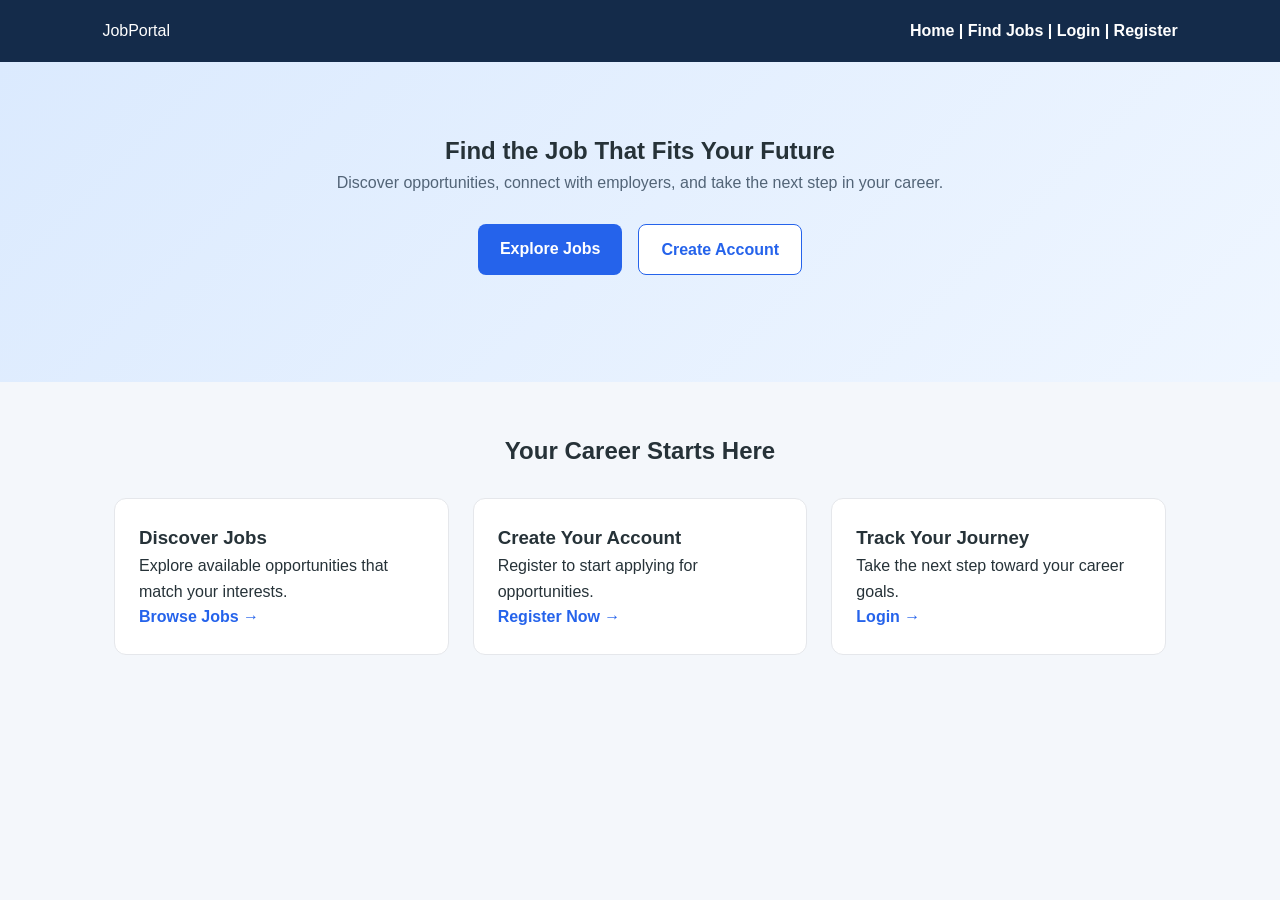
==== frontend/index.html @ db247809 "Add recruiter dashboard and job CRUD operations" ====
<!DOCTYPE html>
<html lang="en">
<head>
    <meta charset="UTF-8">
    <meta name="viewport" content="width=device-width, initial-scale=1.0">
    <title>Home | JobPortal</title>
    <link rel="stylesheet" href="style.css">
</head>
<body>
    <nav class="navbar">
    <div class="nav-logo">JobPortal</div>

    <div class="nav-links">
        <a href="index.html">Home |</a>
        <a href="jobs.html">Find Jobs | </a>
        <a href="login.html" id="login-link">Login |</a>
        <a href="register.html" id="register-link">Register</a>
    </div>
</nav>

    <main>
        <section class="hero">
            <div class="hero-content">
                <h1>Find the Job That Fits Your Future</h1>
                <p>
                    Discover opportunities, connect with employers,
                    and take the next step in your career.
                </p>

                <div class="hero-buttons">
                    <a href="jobs.html" class="btn-primary">Explore Jobs</a>
                    <a href="register.html" class="btn-secondary">Create Account</a>
                </div>
            </div>
        </section>

        <section class="home-features">
            <h2>Your Career Starts Here</h2>

            <div class="feature-grid">
                <article class="feature-card">
                    <h3>Discover Jobs</h3>
                    <p>Explore available opportunities that match your interests.</p>
                    <a href="jobs.html">Browse Jobs →</a>
                </article>

                <article class="feature-card">
                    <h3>Create Your Account</h3>
                    <p>Register to start applying for opportunities.</p>
                    <a href="register.html">Register Now →</a>
                </article>

                <article class="feature-card">
                    <h3>Track Your Journey</h3>
                    <p>Take the next step toward your career goals.</p>
                    <a href="login.html">Login →</a>
                </article>
            </div>
        </section>
    </main>

    <!-- <footer>
        <p>© 2026 JobPortal. Built with Java and Spring Boot.</p>
    </footer> -->

    <script src="script.js"></script>

</body>
</html>
---- frontend/style.css ----
/* General reset */
* {
    margin: 0;
    padding: 0;
    box-sizing: border-box;
}

html {
    scroll-behavior: smooth;
}

body {
    font-family: Arial, sans-serif;
    background-color: #f4f7fb;
    color: #263238;
    line-height: 1.6;
}

/* Navigation bar */
.navbar {
    background-color: #142b4a;
    color: white;
    padding: 18px 8%;
    display: flex;
    justify-content: space-between;
    align-items: center;
    flex-wrap: wrap;
    gap: 15px;
}

.navbar h1 {
    font-size: 26px;
}

.navbar nav {
    display: flex;
    gap: 22px;
    flex-wrap: wrap;
}

.navbar a {
    color: white;
    text-decoration: none;
    font-weight: bold;
}

.navbar a:hover {
    color: #7dd3fc;
}

/* Hero section */
.hero {
    min-height: 320px;
    padding: 70px 20px;
    text-align: center;
    background: linear-gradient(135deg, #dbeafe, #eff6ff);
}

.hero h2 {
    font-size: 38px;
    margin-bottom: 12px;
    color: #142b4a;
}

.hero p {
    margin-bottom: 25px;
    color: #526477;
}

/* Buttons */
.btn {
    display: inline-block;
    background-color: #2563eb;
    color: white;
    border: none;
    padding: 12px 22px;
    border-radius: 6px;
    text-decoration: none;
    cursor: pointer;
    font-size: 15px;
    font-weight: bold;
}

.btn:hover {
    background-color: #1d4ed8;
}

/* Jobs section */
.jobs-section {
    padding: 45px 8%;
}

.jobs-section h2,
.auth-section h2 {
    text-align: center;
    margin-bottom: 25px;
    color: #142b4a;
}

.job-list {
    display: grid;
    grid-template-columns: repeat(auto-fit, minmax(250px, 1fr));
    gap: 20px;
}

.job-card {
    background-color: white;
    padding: 22px;
    border-radius: 10px;
    border: 1px solid #e0e7ef;
    box-shadow: 0 3px 12px rgba(0, 0, 0, 0.05);
}

.job-card h3 {
    color: #1d4ed8;
    margin-bottom: 10px;
}

.job-card p {
    margin-bottom: 8px;
    overflow-wrap: anywhere;
}

.job-card .btn {
    margin-top: 12px;
}

/* Login and registration */
.auth-section {
    max-width: 460px;
    margin: 35px auto;
    padding: 28px;
    background-color: white;
    border: 1px solid #e0e7ef;
    border-radius: 10px;
    box-shadow: 0 3px 12px rgba(0, 0, 0, 0.05);
}

.auth-section form {
    display: flex;
    flex-direction: column;
    gap: 14px;
}

.auth-section input {
    width: 100%;
    padding: 12px;
    border: 1px solid #cbd5e1;
    border-radius: 6px;
    font-size: 15px;
}

.auth-section input:focus {
    outline: 2px solid #93c5fd;
    border-color: #2563eb;
}

.message {
    margin-top: 15px;
    text-align: center;
    overflow-wrap: anywhere;
}

/* Footer */
footer {
    margin-top: 40px;
    padding: 22px;
    text-align: center;
    background-color: #142b4a;
    color: white;
}

/* Mobile layout */
@media (max-width: 600px) {
    .navbar {
        flex-direction: column;
        text-align: center;
    }

    .navbar nav {
        justify-content: center;
        gap: 14px;
    }

    .hero h2 {
        font-size: 30px;
    }

    .jobs-section {
        padding: 35px 5%;
    }
}

/* Home page */
.hero-content {
    max-width: 760px;
    margin: 0 auto;
    text-align: center;
}

.hero-buttons {
    display: flex;
    justify-content: center;
    gap: 16px;
    flex-wrap: wrap;
    margin-top: 28px;
}

.btn-primary,
.btn-secondary {
    display: inline-block;
    padding: 12px 22px;
    border-radius: 8px;
    text-decoration: none;
    font-weight: 600;
}

.btn-primary {
    background: #2563eb;
    color: white;
}

.btn-secondary {
    background: white;
    color: #2563eb;
    border: 1px solid #2563eb;
}

.home-features {
    max-width: 1100px;
    margin: 50px auto;
    padding: 0 24px;
    text-align: center;
}

.feature-grid {
    display: grid;
    grid-template-columns: repeat(3, minmax(0, 1fr));
    gap: 24px;
    margin-top: 28px;
    text-align: left;
}

.feature-card {
    padding: 24px;
    border: 1px solid #e5e7eb;
    border-radius: 12px;
    background: white;
}

.feature-card a {
    color: #2563eb;
    text-decoration: none;
    font-weight: 600;
}

.nav-register {
    font-weight: 700;
}

.jobs-section {
    max-width: 1100px;
    margin: 48px auto;
    padding: 0 24px;
}

#login-message,
#register-message {
    margin-top: 12px;
    font-size: 14px;
}

/* Responsive layout */
@media (max-width: 700px) {
    .feature-grid {
        grid-template-columns: 1fr;
    }

    .hero-buttons {
        align-items: stretch;
        flex-direction: column;
    }

    .hero-buttons a {
        text-align: center;
    }

    .navbar {
        flex-wrap: wrap;
        gap: 12px;
    }
}

.form-message {
    margin: 12px 0;
    font-size: 14px;
    line-height: 1.5;
}

.form-message.success {
    color: #15803d;
}

.form-message.error {
    color: #b91c1c;
}

.form-message.info {
    color: #1d4ed8;
}

button:disabled {
    opacity: 0.6;
    cursor: not-allowed;
}
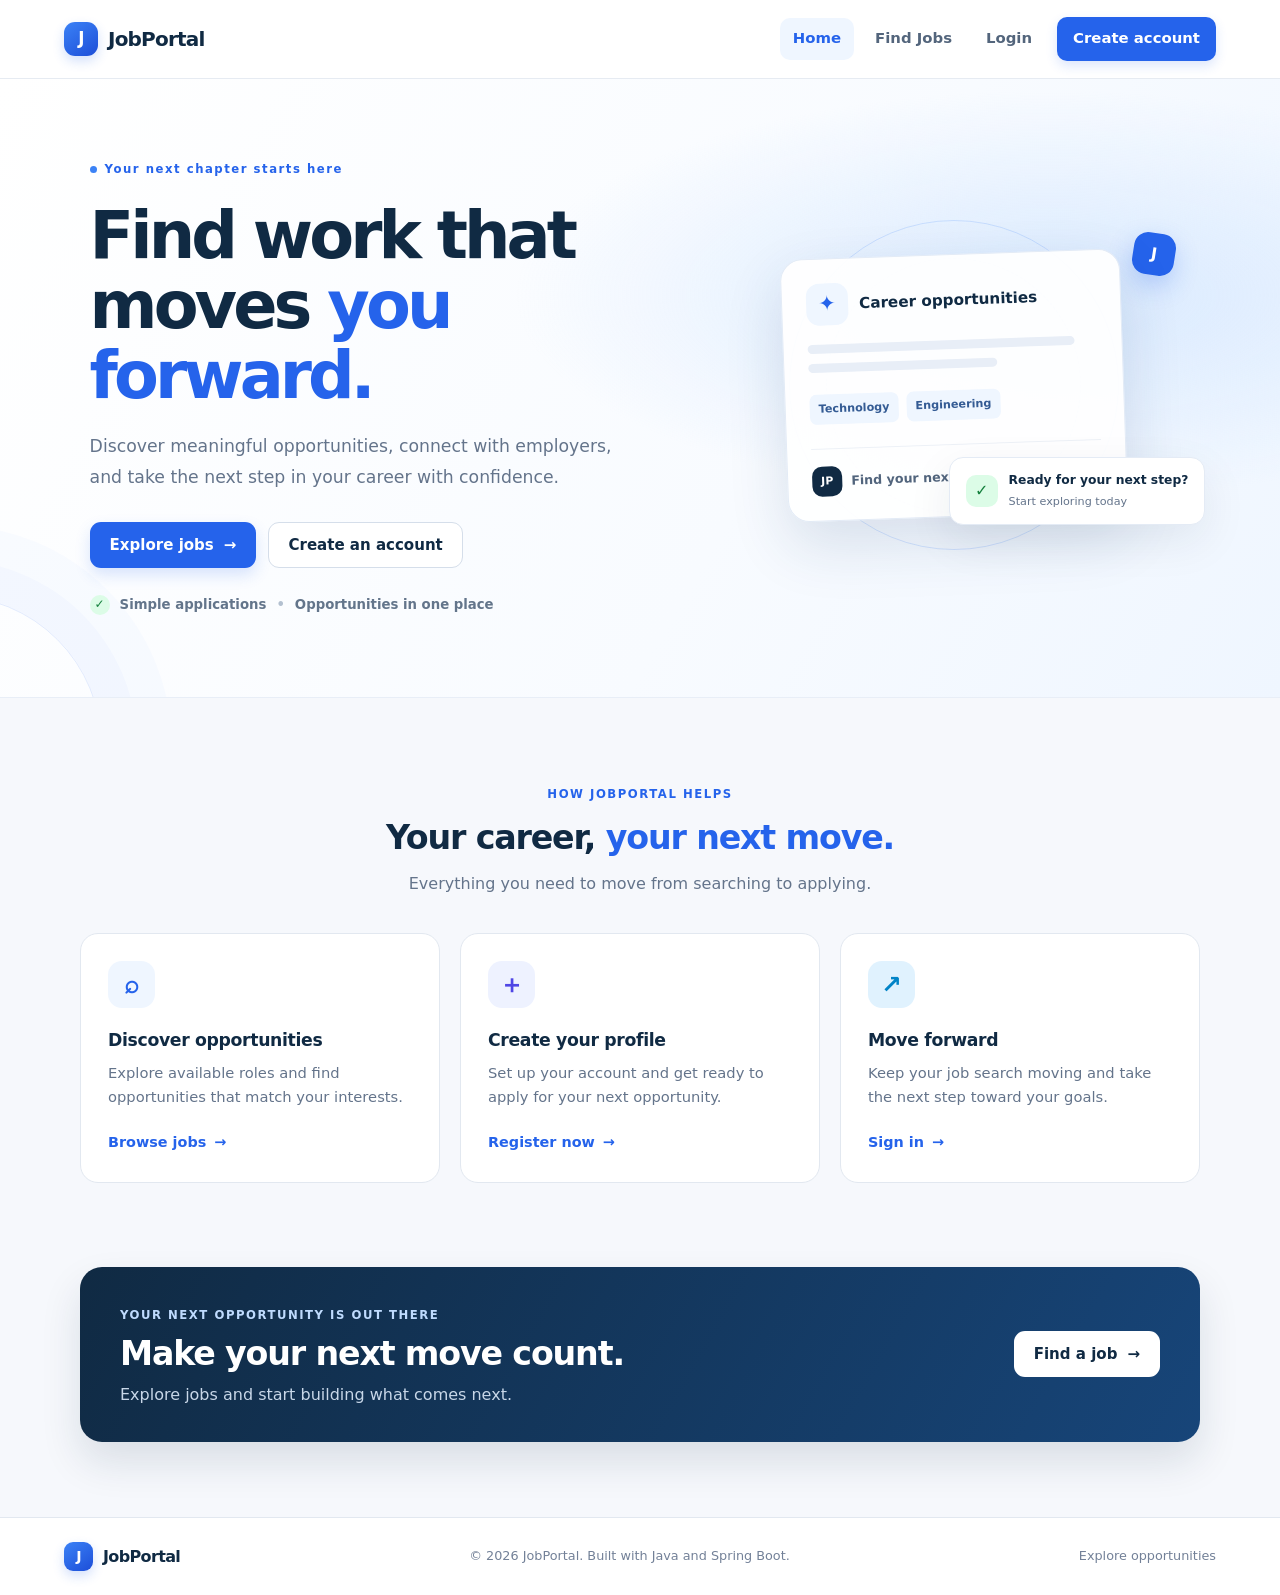
==== commit a2839e1c: "Final setup and testing done" ====
--- a/frontend/index.html
+++ b/frontend/index.html
@@ -1,70 +1,108 @@
-
 <!DOCTYPE html>
 <html lang="en">
+
 <head>
     <meta charset="UTF-8">
     <meta name="viewport" content="width=device-width, initial-scale=1.0">
+    <meta name="theme-color" content="#102a43">
     <title>Home | JobPortal</title>
     <link rel="stylesheet" href="style.css">
+    <script src="script.js" defer></script>
 </head>
+
 <body>
+
     <nav class="navbar">
-    <div class="nav-logo">JobPortal</div>
 
-    <div class="nav-links">
-        <a href="index.html">Home |</a>
-        <a href="jobs.html">Find Jobs | </a>
-        <a href="login.html" id="login-link">Login |</a>
-        <a href="register.html" id="register-link">Register</a>
-    </div>
-</nav>
+        <a class="nav-logo" href="index.html" aria-label="JobPortal home"><span
+                class="brand-mark">J</span><span>JobPortal</span></a>
+
+        <div class="nav-links">
+            <a class="active" href="index.html">Home</a>
+            <a href="jobs.html">Find Jobs</a>
+            <a href="login.html" id="login-link">Login</a>
+            <a href="register.html" id="register-link" class="nav-cta">Create account</a>
+
+        </div>
+    </nav>
 
     <main>
+
         <section class="hero">
+
             <div class="hero-content">
-                <h1>Find the Job That Fits Your Future</h1>
-                <p>
-                    Discover opportunities, connect with employers,
-                    and take the next step in your career.
-                </p>
+                <span class="eyebrow"><span class="eyebrow-dot"></span> Your next chapter starts here</span>
+                <h1>Find work that moves <span>you forward.</span></h1>
+                <p>Discover meaningful opportunities, connect with employers, and take the next step in your career with
+                    confidence.</p>
 
                 <div class="hero-buttons">
-                    <a href="jobs.html" class="btn-primary">Explore Jobs</a>
-                    <a href="register.html" class="btn-secondary">Create Account</a>
+
+                    <a href="jobs.html" class="btn-primary">Explore jobs <span aria-hidden="true">→</span></a>
+                    <a href="register.html" class="btn-secondary">Create an account</a>
+
                 </div>
+                <div class="hero-trust"><span class="trust-check">✓</span> Simple applications <span
+                        class="trust-separator">•</span> Opportunities in one place</div>
+            </div>
+            <div class="hero-visual" aria-hidden="true">
+                <div class="visual-orbit orbit-one"></div>
+                <div class="visual-orbit orbit-two"></div>
+                <div class="visual-card main-visual-card">
+                    <div class="visual-card-top"><span class="visual-icon">✦</span><span class="visual-status">Career
+                            opportunities</span></div>
+                    <div class="visual-line visual-line-long"></div>
+                    <div class="visual-line visual-line-medium"></div>
+                    <div class="visual-tags"><span>Technology</span><span>Engineering</span></div>
+                    <div class="visual-card-footer"><span class="mini-avatar">JP</span><span>Find your next
+                            role</span><span class="visual-arrow">↗</span></div>
+                </div>
+                <div class="floating-note"><span class="floating-note-icon">✓</span><span><strong>Ready for your next
+                            step?</strong><small>Start exploring today</small></span></div>
+                <div class="floating-bubble">J</div>
             </div>
         </section>
 
-        <section class="home-features">
-            <h2>Your Career Starts Here</h2>
-
+        <section class="home-features section-shell">
+            <div class="section-heading">
+                <span class="eyebrow">HOW JOBPORTAL HELPS</span>
+                <h2>Your career, <span>your next move.</span></h2>
+                <p>Everything you need to move from searching to applying.</p>
+            </div>
             <div class="feature-grid">
                 <article class="feature-card">
-                    <h3>Discover Jobs</h3>
-                    <p>Explore available opportunities that match your interests.</p>
-                    <a href="jobs.html">Browse Jobs →</a>
+                    <div class="feature-icon icon-blue">⌕</div>
+                    <h3>Discover opportunities</h3>
+                    <p>Explore available roles and find opportunities that match your interests.</p><a
+                        href="jobs.html">Browse jobs <span aria-hidden="true">→</span></a>
                 </article>
-
                 <article class="feature-card">
-                    <h3>Create Your Account</h3>
-                    <p>Register to start applying for opportunities.</p>
-                    <a href="register.html">Register Now →</a>
+                    <div class="feature-icon icon-indigo">＋</div>
+                    <h3>Create your profile</h3>
+                    <p>Set up your account and get ready to apply for your next opportunity.</p><a
+                        href="register.html">Register now <span aria-hidden="true">→</span></a>
                 </article>
-
                 <article class="feature-card">
-                    <h3>Track Your Journey</h3>
-                    <p>Take the next step toward your career goals.</p>
-                    <a href="login.html">Login →</a>
+                    <div class="feature-icon icon-sky">↗</div>
+                    <h3>Move forward</h3>
+                    <p>Keep your job search moving and take the next step toward your goals.</p><a
+                        href="login.html">Sign in <span aria-hidden="true">→</span></a>
                 </article>
             </div>
         </section>
+
+        <section class="home-cta section-shell">
+            <div><span class="eyebrow eyebrow-light">YOUR NEXT OPPORTUNITY IS OUT THERE</span>
+                <h2>Make your next move count.</h2>
+                <p>Explore jobs and start building what comes next.</p>
+            </div><a href="jobs.html" class="btn-light">Find a job <span aria-hidden="true">→</span></a>
+        </section>
     </main>
 
-    <!-- <footer>
-        <p>© 2026 JobPortal. Built with Java and Spring Boot.</p>
-    </footer> -->
+    <footer class="site-footer"><a class="footer-brand" href="index.html"><span class="brand-mark">J</span>
+            JobPortal</a>
+        <p>© 2026 JobPortal. Built with Java and Spring Boot.</p><a href="jobs.html">Explore opportunities</a>
+    </footer>
+</body>
 
-    <script src="script.js"></script>
-
-</body>
-</html>
+</html>
--- a/frontend/style.css
+++ b/frontend/style.css
@@ -1,9 +1,25 @@
-
-/* General reset */
+/* JobPortal — modern professional UI */
+:root {
+    --navy: #102a43;
+    --navy-deep: #0b1f33;
+    --blue: #2563eb;
+    --blue-dark: #1d4ed8;
+    --blue-soft: #eff6ff;
+    --ink: #172b4d;
+    --muted: #64748b;
+    --line: #e2e8f0;
+    --surface: #ffffff;
+    --page: #f6f8fc;
+    --success: #15803d;
+    --danger: #b91c1c;
+    --radius: 18px;
+    --shadow: 0 16px 45px rgba(16, 42, 67, 0.08);
+}
+
 * {
+    box-sizing: border-box;
     margin: 0;
     padding: 0;
-    box-sizing: border-box;
 }
 
 html {
@@ -11,306 +27,1638 @@
 }
 
 body {
-    font-family: Arial, sans-serif;
-    background-color: #f4f7fb;
-    color: #263238;
+    min-height: 100vh;
+    display: flex;
+    flex-direction: column;
+    background: var(--page);
+    color: var(--ink);
+    font-family: Inter, ui-sans-serif, system-ui, -apple-system, BlinkMacSystemFont, "Segoe UI", sans-serif;
     line-height: 1.6;
-}
-
-/* Navigation bar */
-.navbar {
-    background-color: #142b4a;
-    color: white;
-    padding: 18px 8%;
-    display: flex;
+    -webkit-font-smoothing: antialiased;
+}
+
+main {
+    flex: 1;
+}
+
+a {
+    color: var(--blue);
+    text-decoration: none;
+}
+
+a:hover {
+    color: var(--blue-dark);
+}
+
+button,
+input,
+textarea {
+    font: inherit;
+}
+
+button,
+a {
+    -webkit-tap-highlight-color: transparent;
+}
+
+button {
+    cursor: pointer;
+}
+
+[hidden] {
+    display: none !important;
+}
+
+/* Navigation */
+.navbar,
+.dashboard-topbar {
+    width: 100%;
+    display: flex;
+    align-items: center;
     justify-content: space-between;
-    align-items: center;
+    gap: 24px;
+    padding: 17px max(5vw, calc((100vw - 1200px) / 2));
+    background: var(--surface);
+    border-bottom: 1px solid rgba(226, 232, 240, .85);
+    position: relative;
+    z-index: 5;
+}
+
+.nav-logo,
+.footer-brand {
+    display: inline-flex;
+    align-items: center;
+    gap: 10px;
+    color: var(--navy);
+    font-size: 1.25rem;
+    font-weight: 800;
+    letter-spacing: -.04em;
+    white-space: nowrap;
+}
+
+.nav-logo:hover,
+.footer-brand:hover {
+    color: var(--navy);
+}
+
+.brand-mark {
+    width: 34px;
+    height: 34px;
+    display: inline-grid;
+    place-items: center;
+    border-radius: 11px;
+    color: #fff;
+    background: linear-gradient(145deg, #3b82f6, #1d4ed8);
+    font-weight: 850;
+    font-size: 1.05rem;
+    box-shadow: 0 5px 12px rgba(37, 99, 235, .2);
+}
+
+.nav-links,
+.dashboard-nav {
+    display: flex;
+    align-items: center;
+    gap: 8px;
+}
+
+.nav-links a,
+.dashboard-nav a {
+    color: #53657c;
+    padding: 9px 13px;
+    font-size: .93rem;
+    font-weight: 650;
+    border-radius: 10px;
+    transition: background .18s ease, color .18s ease;
+}
+
+.nav-links a:hover,
+.dashboard-nav a:hover,
+.nav-links a.active {
+    color: var(--blue);
+    background: var(--blue-soft);
+}
+
+.nav-links .nav-cta {
+    margin-left: 4px;
+    padding: 10px 16px;
+    color: #fff;
+    background: var(--blue);
+    box-shadow: 0 5px 12px rgba(37, 99, 235, .16);
+}
+
+.nav-links .nav-cta:hover {
+    color: #fff;
+    background: var(--blue-dark);
+}
+
+/* Shared type and buttons */
+.eyebrow {
+    display: inline-flex;
+    align-items: center;
+    gap: 8px;
+    color: var(--blue);
+    font-size: .73rem;
+    font-weight: 800;
+    letter-spacing: .13em;
+    line-height: 1.4;
+}
+
+.eyebrow-light {
+    color: #bfdbfe;
+}
+
+h1,
+h2,
+h3 {
+    color: var(--navy);
+    line-height: 1.2;
+    letter-spacing: -.035em;
+}
+
+h1 {
+    font-size: clamp(2.25rem, 4.6vw, 3.8rem);
+}
+
+h2 {
+    font-size: clamp(1.55rem, 2.6vw, 2.1rem);
+}
+
+p {
+    color: var(--muted);
+}
+
+.btn-primary,
+.btn-secondary,
+.btn-light,
+.btn-outline-light {
+    display: inline-flex;
+    align-items: center;
+    justify-content: center;
+    gap: 10px;
+    min-height: 46px;
+    padding: 12px 19px;
+    border: 1px solid transparent;
+    border-radius: 11px;
+    font-weight: 750;
+    font-size: .94rem;
+    line-height: 1.2;
+    transition: transform .18s ease, background .18s ease, box-shadow .18s ease;
+}
+
+.btn-primary {
+    background: var(--blue);
+    color: #fff;
+    box-shadow: 0 7px 15px rgba(37, 99, 235, .17);
+}
+
+.btn-primary:hover {
+    color: #fff;
+    background: var(--blue-dark);
+    box-shadow: 0 10px 22px rgba(37, 99, 235, .23);
+    transform: translateY(-1px);
+}
+
+.btn-secondary {
+    background: #fff;
+    color: var(--navy);
+    border-color: #d5deea;
+}
+
+.btn-secondary:hover {
+    background: #f8fafc;
+    border-color: #a9bdd7;
+    color: var(--navy);
+}
+
+.btn-light {
+    background: #fff;
+    color: var(--navy);
+}
+
+.btn-light:hover {
+    color: var(--navy);
+    background: #eff6ff;
+    transform: translateY(-1px);
+}
+
+.btn-outline-light {
+    min-height: 39px;
+    padding: 9px 14px;
+    color: #fff;
+    background: transparent;
+    border-color: rgba(255, 255, 255, .28);
+}
+
+.btn-outline-light:hover {
+    background: rgba(255, 255, 255, .1);
+}
+
+.btn-small {
+    min-height: 40px;
+    padding: 10px 14px;
+    font-size: .87rem;
+}
+
+.btn-full {
+    width: 100%;
+    margin-top: 5px;
+}
+
+button:disabled {
+    opacity: .6;
+    cursor: not-allowed;
+    transform: none;
+}
+
+/* Home hero */
+.hero {
+    position: relative;
+    overflow: hidden;
+    display: grid;
+    grid-template-columns: minmax(0, 1.1fr) minmax(300px, .9fr);
+    align-items: center;
+    gap: 50px;
+    min-height: 530px;
+    padding: 76px max(7vw, calc((100vw - 1120px) / 2)) 82px;
+    background: radial-gradient(ellipse at 82% 35%, rgba(191, 219, 254, .52), transparent 36%), linear-gradient(120deg, #fff 0%, #f8fbff 60%, #eff6ff 100%);
+    border-bottom: 1px solid #e8eef7;
+}
+
+.hero::before {
+    content: "";
+    position: absolute;
+    width: 300px;
+    height: 300px;
+    left: -200px;
+    bottom: -200px;
+    border: 1px solid rgba(37, 99, 235, .12);
+    border-radius: 50%;
+    box-shadow: 0 0 0 35px rgba(37, 99, 235, .025), 0 0 0 70px rgba(37, 99, 235, .02);
+}
+
+.hero-content {
+    position: relative;
+    z-index: 1;
+    max-width: 620px;
+}
+
+.eyebrow-dot,
+.status-dot {
+    width: 7px;
+    height: 7px;
+    display: inline-block;
+    border-radius: 50%;
+    background: #3b82f6;
+}
+
+.hero h1 {
+    margin: 21px 0 20px;
+    max-width: 650px;
+    font-size: clamp(2.8rem, 5.1vw, 4.5rem);
+    line-height: 1.07;
+    letter-spacing: -.06em;
+}
+
+.hero h1 span,
+.page-intro h1 span,
+.dashboard-heading h1 span,
+.section-heading h2 span {
+    color: var(--blue);
+}
+
+.hero-content>p {
+    max-width: 540px;
+    font-size: 1.08rem;
+    line-height: 1.8;
+}
+
+.hero-buttons {
+    display: flex;
     flex-wrap: wrap;
-    gap: 15px;
-}
-
-.navbar h1 {
-    font-size: 26px;
-}
-
-.navbar nav {
-    display: flex;
-    gap: 22px;
+    gap: 12px;
+    margin-top: 29px;
+}
+
+.hero-trust {
+    display: flex;
+    align-items: center;
     flex-wrap: wrap;
-}
-
-.navbar a {
-    color: white;
-    text-decoration: none;
-    font-weight: bold;
-}
-
-.navbar a:hover {
-    color: #7dd3fc;
-}
-
-/* Hero section */
-.hero {
-    min-height: 320px;
-    padding: 70px 20px;
+    gap: 10px;
+    margin-top: 26px;
+    color: #63758b;
+    font-size: .83rem;
+    font-weight: 600;
+}
+
+.trust-check {
+    display: inline-grid;
+    place-items: center;
+    width: 20px;
+    height: 20px;
+    border-radius: 50%;
+    background: #dcfce7;
+    color: #15803d;
+    font-size: .75rem;
+}
+
+.trust-separator {
+    color: #b3c0d0;
+}
+
+.hero-visual {
+    position: relative;
+    display: grid;
+    place-items: center;
+    min-height: 335px;
+}
+
+.visual-orbit {
+    position: absolute;
+    border: 1px solid rgba(59, 130, 246, .18);
+    border-radius: 50%;
+}
+
+.orbit-one {
+    width: 330px;
+    height: 330px;
+}
+
+.orbit-two {
+    width: 255px;
+    height: 255px;
+    border-style: dashed;
+}
+
+.visual-card {
+    position: relative;
+    z-index: 1;
+    width: min(100%, 340px);
+    padding: 24px;
+    background: rgba(255, 255, 255, .94);
+    border: 1px solid #e3ebf6;
+    border-radius: 22px;
+    box-shadow: 0 24px 60px rgba(26, 63, 110, .14);
+    transform: rotate(-2deg);
+}
+
+.visual-card-top {
+    display: flex;
+    align-items: center;
+    gap: 11px;
+}
+
+.visual-icon {
+    display: grid;
+    place-items: center;
+    width: 42px;
+    height: 42px;
+    border-radius: 13px;
+    color: var(--blue);
+    background: #eff6ff;
+    font-size: 1.3rem;
+}
+
+.visual-status {
+    color: var(--navy);
+    font-weight: 750;
+    font-size: .95rem;
+}
+
+.visual-line {
+    height: 9px;
+    margin-top: 19px;
+    border-radius: 10px;
+    background: #e8eef7;
+}
+
+.visual-line-long {
+    width: 92%;
+}
+
+.visual-line-medium {
+    width: 65%;
+    margin-top: 10px;
+}
+
+.visual-tags {
+    display: flex;
+    gap: 8px;
+    margin-top: 22px;
+}
+
+.visual-tags span {
+    padding: 6px 9px;
+    color: #345b94;
+    background: #eff6ff;
+    border-radius: 7px;
+    font-size: .7rem;
+    font-weight: 700;
+}
+
+.visual-card-footer {
+    display: flex;
+    align-items: center;
+    gap: 9px;
+    margin-top: 24px;
+    padding-top: 17px;
+    border-top: 1px solid #edf1f7;
+    color: #52657d;
+    font-size: .79rem;
+    font-weight: 650;
+}
+
+.mini-avatar {
+    display: grid;
+    place-items: center;
+    width: 30px;
+    height: 30px;
+    border-radius: 10px;
+    background: var(--navy);
+    color: #fff;
+    font-size: .68rem;
+}
+
+.visual-arrow {
+    margin-left: auto;
+    color: var(--blue);
+    font-size: 1.15rem;
+}
+
+.floating-note {
+    position: absolute;
+    right: -15px;
+    bottom: 28px;
+    z-index: 2;
+    display: flex;
+    align-items: center;
+    gap: 11px;
+    padding: 13px 16px;
+    background: #fff;
+    border: 1px solid #e4ebf5;
+    border-radius: 14px;
+    box-shadow: var(--shadow);
+}
+
+.floating-note-icon {
+    display: grid;
+    place-items: center;
+    width: 32px;
+    height: 32px;
+    border-radius: 10px;
+    background: #dcfce7;
+    color: #15803d;
+    font-weight: 900;
+}
+
+.floating-note strong,
+.floating-note small {
+    display: block;
+}
+
+.floating-note strong {
+    color: var(--navy);
+    font-size: .77rem;
+}
+
+.floating-note small {
+    color: var(--muted);
+    font-size: .7rem;
+    margin-top: 2px;
+}
+
+.floating-bubble {
+    position: absolute;
+    top: 15px;
+    right: 15px;
+    display: grid;
+    place-items: center;
+    width: 42px;
+    height: 42px;
+    border-radius: 14px;
+    background: #2563eb;
+    color: #fff;
+    font-weight: 900;
+    box-shadow: 0 10px 25px rgba(37, 99, 235, .25);
+    transform: rotate(9deg);
+}
+
+/* Home features and CTA */
+.section-shell {
+    width: min(1120px, calc(100% - 48px));
+    margin-inline: auto;
+}
+
+.home-features {
+    padding-top: 82px;
+    padding-bottom: 84px;
+}
+
+.section-heading {
+    max-width: 640px;
+    margin: 0 auto;
     text-align: center;
-    background: linear-gradient(135deg, #dbeafe, #eff6ff);
-}
-
-.hero h2 {
-    font-size: 38px;
+}
+
+.section-heading h2 {
+    margin-top: 12px;
+}
+
+.section-heading p {
+    margin-top: 13px;
+}
+
+.feature-grid {
+    display: grid;
+    grid-template-columns: repeat(3, minmax(0, 1fr));
+    gap: 20px;
+    margin-top: 37px;
+}
+
+.feature-card {
+    padding: 27px;
+    background: #fff;
+    border: 1px solid var(--line);
+    border-radius: var(--radius);
+    transition: transform .2s ease, box-shadow .2s ease, border-color .2s ease;
+}
+
+.feature-card:hover {
+    transform: translateY(-4px);
+    border-color: #c7d9f5;
+    box-shadow: var(--shadow);
+}
+
+.feature-icon {
+    display: grid;
+    place-items: center;
+    width: 47px;
+    height: 47px;
+    margin-bottom: 22px;
+    border-radius: 14px;
+    font-size: 1.55rem;
+    font-weight: 700;
+}
+
+.icon-blue {
+    color: #2563eb;
+    background: #eff6ff;
+}
+
+.icon-indigo {
+    color: #4f46e5;
+    background: #eef2ff;
+}
+
+.icon-sky {
+    color: #0284c7;
+    background: #e0f2fe;
+}
+
+.feature-card h3 {
+    font-size: 1.08rem;
+    letter-spacing: -.02em;
+}
+
+.feature-card p {
+    margin-top: 10px;
+    min-height: 52px;
+    font-size: .92rem;
+}
+
+.feature-card a {
+    display: inline-flex;
+    gap: 8px;
+    align-items: center;
+    margin-top: 18px;
+    font-size: .9rem;
+    font-weight: 750;
+}
+
+.home-cta {
+    display: flex;
+    justify-content: space-between;
+    align-items: center;
+    gap: 25px;
+    margin-bottom: 75px;
+    padding: 34px 40px;
+    border-radius: 22px;
+    background: linear-gradient(120deg, #102a43, #174579);
+    box-shadow: 0 20px 40px rgba(16, 42, 67, .12);
+}
+
+.home-cta h2 {
+    margin-top: 8px;
+    color: #fff;
+}
+
+.home-cta p {
+    margin-top: 8px;
+    color: #c8d7e8;
+}
+
+.home-cta .btn-light {
+    flex-shrink: 0;
+}
+
+/* General pages / job listings */
+.page-shell {
+    width: min(1120px, calc(100% - 48px));
+    margin: 0 auto;
+}
+
+.jobs-section {
+    padding-top: 58px;
+    padding-bottom: 70px;
+}
+
+.page-intro {
+    margin-bottom: 32px;
+}
+
+.page-intro h1 {
+    margin-top: 12px;
+    font-size: clamp(2.2rem, 4vw, 3.2rem);
+}
+
+.page-intro p {
+    margin-top: 12px;
+    font-size: 1.02rem;
+}
+
+.content-panel,
+.dashboard-panel {
+    margin-top: 22px;
+    padding: 27px;
+    background: #fff;
+    border: 1px solid var(--line);
+    border-radius: var(--radius);
+    box-shadow: 0 5px 20px rgba(16, 42, 67, .025);
+}
+
+.panel-heading {
+    display: flex;
+    align-items: center;
+    justify-content: space-between;
+    gap: 20px;
+    margin-bottom: 22px;
+}
+
+.panel-heading h2 {
+    font-size: 1.3rem;
+    letter-spacing: -.025em;
+}
+
+.panel-heading p {
+    margin-top: 6px;
+    font-size: .9rem;
+}
+
+.panel-pill {
+    display: inline-flex;
+    align-items: center;
+    gap: 8px;
+    flex-shrink: 0;
+    padding: 8px 12px;
+    color: #166534;
+    background: #f0fdf4;
+    border: 1px solid #dcfce7;
+    border-radius: 999px;
+    font-size: .78rem;
+    font-weight: 700;
+}
+
+.panel-pill .status-dot {
+    background: #22c55e;
+}
+
+.job-list {
+    display: grid;
+    grid-template-columns: repeat(auto-fit, minmax(260px, 1fr));
+    gap: 18px;
+}
+
+.job-card {
+    padding: 23px;
+    background: #fff;
+    border: 1px solid var(--line);
+    border-radius: 15px;
+    box-shadow: 0 5px 16px rgba(16, 42, 67, .035);
+    overflow-wrap: anywhere;
+    transition: border-color .18s ease, transform .18s ease, box-shadow .18s ease;
+}
+
+.job-card:hover {
+    border-color: #bfd3f4;
+    transform: translateY(-2px);
+    box-shadow: 0 12px 28px rgba(16, 42, 67, .08);
+}
+
+.job-card h3 {
     margin-bottom: 12px;
-    color: #142b4a;
-}
-
-.hero p {
-    margin-bottom: 25px;
-    color: #526477;
-}
-
-/* Buttons */
-.btn {
-    display: inline-block;
-    background-color: #2563eb;
-    color: white;
-    border: none;
-    padding: 12px 22px;
-    border-radius: 6px;
-    text-decoration: none;
-    cursor: pointer;
-    font-size: 15px;
-    font-weight: bold;
-}
-
-.btn:hover {
-    background-color: #1d4ed8;
-}
-
-/* Jobs section */
-.jobs-section {
-    padding: 45px 8%;
-}
-
-.jobs-section h2,
-.auth-section h2 {
-    text-align: center;
-    margin-bottom: 25px;
-    color: #142b4a;
-}
-
-.job-list {
-    display: grid;
-    grid-template-columns: repeat(auto-fit, minmax(250px, 1fr));
-    gap: 20px;
-}
-
-.job-card {
-    background-color: white;
-    padding: 22px;
-    border-radius: 10px;
-    border: 1px solid #e0e7ef;
-    box-shadow: 0 3px 12px rgba(0, 0, 0, 0.05);
-}
-
-.job-card h3 {
-    color: #1d4ed8;
-    margin-bottom: 10px;
+    color: var(--navy);
+    font-size: 1.1rem;
 }
 
 .job-card p {
     margin-bottom: 8px;
+    font-size: .9rem;
+}
+
+.job-card .btn,
+.job-card button {
+    margin-top: 12px;
+}
+
+.loading-state {
+    grid-column: 1 / -1;
+    display: flex;
+    justify-content: center;
+    align-items: center;
+    gap: 12px;
+    min-height: 130px;
+    color: var(--muted);
+}
+
+.loading-state p {
+    font-size: .92rem;
+}
+
+.loading-spinner {
+    width: 20px;
+    height: 20px;
+    border: 2px solid #dbeafe;
+    border-top-color: var(--blue);
+    border-radius: 50%;
+    animation: spin .8s linear infinite;
+}
+
+@keyframes spin {
+    to {
+        transform: rotate(360deg);
+    }
+}
+
+.status-message {
+    margin: 12px 0;
+    font-size: .9rem;
     overflow-wrap: anywhere;
 }
 
-.job-card .btn {
-    margin-top: 12px;
-}
-
-/* Login and registration */
+.applications-panel {
+    margin-top: 26px;
+}
+
+/* Authentication pages */
+.auth-page {
+    background: #f7f9fd;
+}
+
+.auth-layout {
+    display: grid;
+    grid-template-columns: minmax(280px, .85fr) minmax(390px, 1.15fr);
+    width: min(1060px, calc(100% - 48px));
+    min-height: 600px;
+    margin: 42px auto 55px;
+    background: #fff;
+    border: 1px solid var(--line);
+    border-radius: 24px;
+    overflow: hidden;
+    box-shadow: var(--shadow);
+}
+
+.auth-aside {
+    position: relative;
+    overflow: hidden;
+    padding: 52px 38px;
+    background: linear-gradient(145deg, #102a43 0%, #174579 100%);
+    color: #fff;
+}
+
+.auth-aside::before,
+.auth-aside::after {
+    content: "";
+    position: absolute;
+    border: 1px solid rgba(191, 219, 254, .16);
+    border-radius: 50%;
+}
+
+.auth-aside::before {
+    width: 350px;
+    height: 350px;
+    right: -190px;
+    bottom: -90px;
+    box-shadow: 0 0 0 30px rgba(191, 219, 254, .025), 0 0 0 65px rgba(191, 219, 254, .025);
+}
+
+.auth-aside::after {
+    width: 200px;
+    height: 200px;
+    right: -100px;
+    bottom: -15px;
+}
+
+.auth-aside h1 {
+    position: relative;
+    z-index: 1;
+    margin-top: 22px;
+    color: #fff;
+    font-size: clamp(2rem, 3vw, 2.8rem);
+    line-height: 1.15;
+}
+
+.auth-aside>p {
+    position: relative;
+    z-index: 1;
+    margin-top: 18px;
+    color: #cfdeed;
+    font-size: .97rem;
+}
+
+.aside-feature {
+    position: relative;
+    z-index: 1;
+    display: flex;
+    align-items: center;
+    gap: 11px;
+    margin-top: 23px;
+    color: #e6effa;
+    font-size: .86rem;
+}
+
+.aside-check {
+    display: grid;
+    place-items: center;
+    flex: 0 0 23px;
+    width: 23px;
+    height: 23px;
+    border-radius: 50%;
+    color: #d1fae5;
+    background: rgba(34, 197, 94, .18);
+    font-size: .75rem;
+}
+
+.aside-decoration {
+    position: absolute;
+    left: 30px;
+    bottom: -80px;
+    color: rgba(255, 255, 255, .055);
+    font-size: 21rem;
+    font-weight: 900;
+    line-height: 1;
+    pointer-events: none;
+}
+
 .auth-section {
-    max-width: 460px;
-    margin: 35px auto;
+    display: grid;
+    place-items: center;
+    padding: 42px;
+}
+
+.auth-card {
+    width: 100%;
+    max-width: 400px;
+}
+
+.auth-heading {
+    margin-bottom: 28px;
+}
+
+.auth-icon {
+    display: grid;
+    place-items: center;
+    width: 47px;
+    height: 47px;
+    margin-bottom: 19px;
+    border-radius: 14px;
+    background: var(--blue-soft);
+    color: var(--blue);
+    font-size: 1.45rem;
+    font-weight: 800;
+}
+
+.auth-heading h2 {
+    font-size: 1.9rem;
+}
+
+.auth-heading p {
+    margin-top: 8px;
+    font-size: .92rem;
+}
+
+.form-stack {
+    display: flex;
+    flex-direction: column;
+    gap: 10px;
+}
+
+.form-stack label,
+.field-group label {
+    margin-top: 5px;
+    color: #334155;
+    font-size: .86rem;
+    font-weight: 750;
+}
+
+.form-stack input,
+.field-group input,
+.field-group textarea {
+    width: 100%;
+    min-width: 0;
+    padding: 12px 14px;
+    color: var(--ink);
+    background: #fff;
+    border: 1px solid #d7e0ec;
+    border-radius: 10px;
+    outline: none;
+    font-size: .93rem;
+    transition: border-color .18s ease, box-shadow .18s ease;
+}
+
+.form-stack input::placeholder,
+.field-group input::placeholder,
+.field-group textarea::placeholder {
+    color: #9aa9ba;
+}
+
+.form-stack input:focus,
+.field-group input:focus,
+.field-group textarea:focus {
+    border-color: #60a5fa;
+    box-shadow: 0 0 0 3px rgba(59, 130, 246, .13);
+}
+
+.form-stack input {
+    min-height: 47px;
+}
+
+.form-message {
+    margin-top: 5px;
+    font-size: .86rem;
+    line-height: 1.5;
+    overflow-wrap: anywhere;
+}
+
+.form-message.success {
+    color: var(--success);
+}
+
+.form-message.error {
+    color: var(--danger);
+}
+
+.form-message.info {
+    color: var(--blue);
+}
+
+.auth-switch {
+    margin-top: 25px;
+    padding-top: 20px;
+    border-top: 1px solid #edf1f6;
+    color: #64748b;
+    text-align: center;
+    font-size: .87rem;
+}
+
+.auth-switch a {
+    font-weight: 750;
+}
+
+.register-layout {
+    min-height: 640px;
+}
+
+.register-layout .auth-section {
+    padding-top: 34px;
+    padding-bottom: 34px;
+}
+
+.register-layout .auth-heading {
+    margin-bottom: 20px;
+}
+
+.register-layout .auth-icon {
+    margin-bottom: 13px;
+}
+
+/* Recruiter dashboard */
+.dashboard-page {
+    background: #f5f8fc;
+}
+
+.dashboard-topbar {
+    background: var(--navy);
+    border-bottom: 0;
+}
+
+.dashboard-topbar .nav-logo {
+    color: #fff;
+}
+
+.dashboard-nav a {
+    color: #d4dfec;
+}
+
+.dashboard-nav a:hover {
+    color: #fff;
+    background: rgba(255, 255, 255, .1);
+}
+
+.dashboard-container {
+    width: min(1120px, calc(100% - 48px));
+    margin: 0 auto;
+    padding: 47px 0 75px;
+}
+
+.dashboard-heading {
+    display: flex;
+    align-items: center;
+    justify-content: space-between;
+    gap: 25px;
+    margin-bottom: 29px;
+}
+
+.dashboard-heading h1 {
+    margin-top: 10px;
+    font-size: clamp(2.1rem, 4vw, 3rem);
+}
+
+.dashboard-heading p {
+    margin-top: 10px;
+}
+
+.dashboard-heading .btn-primary {
+    flex-shrink: 0;
+}
+
+.dashboard-summary {
+    display: grid;
+    grid-template-columns: repeat(3, minmax(0, 1fr));
+    gap: 16px;
+    margin-bottom: 25px;
+}
+
+.dashboard-card {
+    display: flex;
+    align-items: center;
+    gap: 15px;
+    padding: 22px;
+    background: #fff;
+    border: 1px solid var(--line);
+    border-radius: 15px;
+}
+
+.summary-card {
+    position: relative;
+    grid-column: span 1;
+}
+
+.summary-icon {
+    display: grid;
+    place-items: center;
+    flex: 0 0 48px;
+    width: 48px;
+    height: 48px;
+    color: var(--blue);
+    background: var(--blue-soft);
+    border-radius: 14px;
+    font-size: 1.35rem;
+}
+
+.summary-label {
+    color: #64748b;
+    font-size: .82rem;
+    font-weight: 650;
+}
+
+.summary-number {
+    margin-top: 1px;
+    color: var(--navy);
+    font-size: 1.8rem;
+    font-weight: 850;
+    line-height: 1.2;
+}
+
+.summary-caption {
+    margin-left: auto;
+    color: #8291a5;
+    font-size: .75rem;
+}
+
+.dashboard-panel {
+    margin-top: 22px;
     padding: 28px;
-    background-color: white;
-    border: 1px solid #e0e7ef;
-    border-radius: 10px;
-    box-shadow: 0 3px 12px rgba(0, 0, 0, 0.05);
-}
-
-.auth-section form {
+}
+
+.dashboard-panel .panel-heading {
+    margin-bottom: 25px;
+}
+
+.dashboard-panel .panel-heading h2 {
+    margin-top: 5px;
+    font-size: 1.45rem;
+}
+
+.panel-icon {
+    display: grid;
+    place-items: center;
+    width: 42px;
+    height: 42px;
+    color: var(--blue);
+    background: var(--blue-soft);
+    border-radius: 12px;
+    font-size: 1.5rem;
+}
+
+.form-grid {
+    display: grid;
+    grid-template-columns: repeat(2, minmax(0, 1fr));
+    gap: 17px 20px;
+}
+
+.field-group {
     display: flex;
     flex-direction: column;
+    gap: 7px;
+    min-width: 0;
+}
+
+.field-span-two {
+    grid-column: 1 / -1;
+}
+
+.field-group textarea {
+    min-height: 110px;
+    resize: vertical;
+}
+
+.field-submit {
+    justify-content: flex-end;
+    align-items: flex-start;
+}
+
+.field-submit .btn-primary {
+    margin-top: auto;
+}
+
+.dashboard-panel .form-message {
+    margin: 0;
+}
+
+#applicationsList,
+#myJobsList {
+    display: grid;
     gap: 14px;
 }
 
-.auth-section input {
-    width: 100%;
-    padding: 12px;
-    border: 1px solid #cbd5e1;
-    border-radius: 6px;
-    font-size: 15px;
-}
-
-.auth-section input:focus {
-    outline: 2px solid #93c5fd;
-    border-color: #2563eb;
-}
-
-.message {
-    margin-top: 15px;
-    text-align: center;
-    overflow-wrap: anywhere;
+.dashboard-panel .job-card {
+    box-shadow: none;
+}
+
+.dashboard-panel .job-card button,
+.dashboard-panel .job-card a {
+    margin-right: 7px;
 }
 
 /* Footer */
-footer {
-    margin-top: 40px;
-    padding: 22px;
-    text-align: center;
-    background-color: #142b4a;
-    color: white;
-}
-
-/* Mobile layout */
-@media (max-width: 600px) {
-    .navbar {
+.site-footer {
+    display: flex;
+    align-items: center;
+    justify-content: space-between;
+    gap: 20px;
+    padding: 24px max(5vw, calc((100vw - 1200px) / 2));
+    background: #fff;
+    border-top: 1px solid var(--line);
+}
+
+.footer-brand {
+    font-size: 1rem;
+}
+
+.footer-brand .brand-mark {
+    width: 29px;
+    height: 29px;
+    border-radius: 9px;
+    font-size: .9rem;
+}
+
+.site-footer p,
+.site-footer>a:last-child {
+    color: #738198;
+    font-size: .8rem;
+}
+
+.site-footer>a:last-child:hover {
+    color: var(--blue);
+}
+
+/* Responsive */
+@media (max-width: 900px) {
+    .hero {
+        grid-template-columns: minmax(0, 1fr) minmax(250px, .8fr);
+        gap: 25px;
+        padding-inline: 5vw;
+    }
+
+    .hero-visual {
+        transform: scale(.92);
+    }
+
+    .floating-note {
+        right: -5px;
+    }
+
+    .auth-layout {
+        grid-template-columns: minmax(240px, .8fr) minmax(350px, 1.2fr);
+    }
+
+    .auth-aside {
+        padding: 40px 28px;
+    }
+
+    .auth-section {
+        padding: 32px;
+    }
+
+    .dashboard-summary {
+        grid-template-columns: repeat(2, minmax(0, 1fr));
+    }
+}
+
+@media (max-width: 700px) {
+
+    .navbar,
+    .dashboard-topbar {
         flex-direction: column;
+        gap: 12px;
+        padding: 15px 20px;
+    }
+
+    .nav-links,
+    .dashboard-nav {
+        justify-content: center;
+        flex-wrap: wrap;
+        gap: 4px;
+    }
+
+    .nav-links a,
+    .dashboard-nav a {
+        padding: 8px 10px;
+        font-size: .86rem;
+    }
+
+    .nav-links .nav-cta {
+        margin-left: 0;
+    }
+
+    .hero {
+        grid-template-columns: 1fr;
+        padding: 56px 24px 45px;
         text-align: center;
     }
 
-    .navbar nav {
+    .hero-content {
+        margin-inline: auto;
+    }
+
+    .hero h1 {
+        font-size: clamp(2.5rem, 10vw, 3.6rem);
+    }
+
+    .hero-content>p {
+        margin-inline: auto;
+        font-size: 1rem;
+    }
+
+    .hero-buttons {
         justify-content: center;
-        gap: 14px;
-    }
-
-    .hero h2 {
-        font-size: 30px;
-    }
-
-    .jobs-section {
-        padding: 35px 5%;
-    }
-}
-
-/* Home page */
-.hero-content {
-    max-width: 760px;
-    margin: 0 auto;
-    text-align: center;
-}
-
-.hero-buttons {
-    display: flex;
-    justify-content: center;
-    gap: 16px;
-    flex-wrap: wrap;
-    margin-top: 28px;
-}
-
-.btn-primary,
-.btn-secondary {
-    display: inline-block;
-    padding: 12px 22px;
-    border-radius: 8px;
-    text-decoration: none;
-    font-weight: 600;
-}
-
-.btn-primary {
-    background: #2563eb;
-    color: white;
-}
-
-.btn-secondary {
-    background: white;
-    color: #2563eb;
-    border: 1px solid #2563eb;
-}
-
-.home-features {
-    max-width: 1100px;
-    margin: 50px auto;
-    padding: 0 24px;
-    text-align: center;
-}
-
-.feature-grid {
-    display: grid;
-    grid-template-columns: repeat(3, minmax(0, 1fr));
-    gap: 24px;
-    margin-top: 28px;
-    text-align: left;
-}
-
-.feature-card {
-    padding: 24px;
-    border: 1px solid #e5e7eb;
-    border-radius: 12px;
-    background: white;
-}
-
-.feature-card a {
-    color: #2563eb;
-    text-decoration: none;
-    font-weight: 600;
-}
-
-.nav-register {
-    font-weight: 700;
-}
-
-.jobs-section {
-    max-width: 1100px;
-    margin: 48px auto;
-    padding: 0 24px;
-}
-
-#login-message,
-#register-message {
-    margin-top: 12px;
-    font-size: 14px;
-}
-
-/* Responsive layout */
-@media (max-width: 700px) {
+    }
+
+    .hero-trust {
+        justify-content: center;
+    }
+
+    .hero-visual {
+        min-height: 290px;
+        margin-top: 4px;
+        transform: scale(.88);
+    }
+
+    .orbit-one {
+        width: 290px;
+        height: 290px;
+    }
+
+    .orbit-two {
+        width: 225px;
+        height: 225px;
+    }
+
+    .floating-note {
+        right: -8px;
+        bottom: 4px;
+    }
+
+    .section-shell,
+    .page-shell,
+    .dashboard-container {
+        width: min(100% - 32px, 560px);
+    }
+
+    .home-features {
+        padding-top: 60px;
+        padding-bottom: 60px;
+    }
+
     .feature-grid {
         grid-template-columns: 1fr;
-    }
-
-    .hero-buttons {
+        gap: 14px;
+        margin-top: 26px;
+    }
+
+    .feature-card {
+        padding: 23px;
+    }
+
+    .feature-card p {
+        min-height: 0;
+    }
+
+    .home-cta {
+        flex-direction: column;
+        align-items: flex-start;
+        padding: 28px;
+        margin-bottom: 50px;
+    }
+
+    .jobs-section {
+        padding-top: 40px;
+    }
+
+    .page-intro {
+        margin-bottom: 24px;
+    }
+
+    .content-panel,
+    .dashboard-panel {
+        padding: 20px;
+    }
+
+    .panel-heading {
+        align-items: flex-start;
+        flex-direction: column;
+        gap: 14px;
+    }
+
+    .panel-pill {
+        align-self: flex-start;
+    }
+
+    .job-list {
+        grid-template-columns: 1fr;
+    }
+
+    .auth-layout {
+        display: block;
+        width: calc(100% - 28px);
+        margin: 22px auto 35px;
+        border-radius: 19px;
+    }
+
+    .auth-aside {
+        padding: 30px 25px;
+    }
+
+    .auth-aside h1 {
+        max-width: 480px;
+        font-size: 2rem;
+    }
+
+    .auth-aside>p {
+        max-width: 500px;
+    }
+
+    .aside-feature {
+        margin-top: 15px;
+    }
+
+    .aside-decoration {
+        font-size: 13rem;
+        left: auto;
+        right: -5px;
+        bottom: -55px;
+    }
+
+    .auth-section {
+        padding: 32px 24px;
+    }
+
+    .auth-heading h2 {
+        font-size: 1.7rem;
+    }
+
+    .dashboard-container {
+        padding-top: 34px;
+    }
+
+    .dashboard-heading {
+        align-items: flex-start;
+        flex-direction: column;
+    }
+
+    .dashboard-summary {
+        grid-template-columns: 1fr;
+    }
+
+    .summary-card {
+        grid-column: auto;
+    }
+
+    .form-grid {
+        grid-template-columns: 1fr;
+    }
+
+    .field-span-two {
+        grid-column: auto;
+    }
+
+    .field-submit {
         align-items: stretch;
+    }
+
+    .field-submit .btn-primary {
+        width: 100%;
+        min-height: 46px;
+    }
+
+    .site-footer {
         flex-direction: column;
-    }
-
-    .hero-buttons a {
+        justify-content: center;
         text-align: center;
-    }
-
-    .navbar {
-        flex-wrap: wrap;
-        gap: 12px;
-    }
-}
-
-.form-message {
-    margin: 12px 0;
+        padding: 24px 18px;
+        gap: 9px;
+    }
+}
+
+@media (prefers-reduced-motion: reduce) {
+
+    *,
+    *::before,
+    *::after {
+        scroll-behavior: auto !important;
+        animation-duration: .01ms !important;
+        animation-iteration-count: 1 !important;
+        transition-duration: .01ms !important;
+    }
+}
+
+/* Compatibility with buttons created dynamically by the existing script.js */
+.btn {
+    display: inline-flex;
+    align-items: center;
+    justify-content: center;
+    gap: 8px;
+    min-height: 42px;
+    padding: 10px 16px;
+    border: 1px solid transparent;
+    border-radius: 10px;
+    background: var(--blue);
+    color: #fff;
+    text-decoration: none;
+    font-size: .9rem;
+    font-weight: 750;
+    line-height: 1.2;
+    transition: background .18s ease, transform .18s ease, box-shadow .18s ease;
+}
+
+.btn:hover {
+    background: var(--blue-dark);
+    color: #fff;
+    transform: translateY(-1px);
+}
+
+/* Apply Now button */
+.apply-btn,
+.apply-button,
+.job-card button {
+    background-color: #2563eb;
+    color: #ffffff;
+    border: none;
+    padding: 10px 18px;
+    border-radius: 6px;
     font-size: 14px;
-    line-height: 1.5;
-}
-
-.form-message.success {
-    color: #15803d;
-}
-
-.form-message.error {
+    font-weight: 600;
+    cursor: pointer;
+    transition: background-color 0.2s ease, transform 0.2s ease;
+}
+
+.apply-btn:hover,
+.apply-button:hover,
+.job-card button:hover {
+    background-color: #1d4ed8;
+    transform: translateY(-1px);
+}
+
+.apply-btn:focus-visible,
+.apply-button:focus-visible,
+.job-card button:focus-visible {
+    outline: 3px solid #93c5fd;
+    outline-offset: 2px;
+}
+
+
+/* Recruiter Dashboard - Applicant Cards */
+#applicationsList .application-card {
+    background: #ffffff;
+    border: 1px solid #e2e8f0;
+    border-radius: 14px;
+    padding: 20px;
+    margin-bottom: 16px;
+    box-shadow: 0 4px 12px rgba(16, 42, 67, 0.05);
+    transition: box-shadow 0.2s ease,
+                border-color 0.2s ease;
+}
+
+#applicationsList .application-card:hover {
+    border-color: #bfdbfe;
+    box-shadow: 0 8px 20px rgba(16, 42, 67, 0.08);
+}
+
+#applicationsList .application-card h3 {
+    color: #102a43;
+    font-size: 18px;
+    margin-bottom: 8px;
+}
+
+#applicationsList .application-card p {
+    color: #64748b;
+    font-size: 14px;
+    margin-bottom: 8px;
+    overflow-wrap: anywhere;
+}
+
+/* Status dropdown */
+#applicationsList select {
+    padding: 9px 12px;
+    border: 1px solid #cbd5e1;
+    border-radius: 8px;
+    background: #f8fafc;
+    color: #102a43;
+    font-size: 14px;
+    margin: 5px 6px 5px 0;
+}
+
+/* Update Status button */
+#applicationsList button {
+    padding: 10px 16px;
+    background: #2563eb;
+    color: #ffffff;
+    border: none;
+    border-radius: 8px;
+    font-size: 14px;
+    font-weight: 600;
+    cursor: pointer;
+    transition: background 0.2s ease;
+}
+
+#applicationsList button:hover {
+    background: #1d4ed8;
+}
+
+#applicationsList button:focus-visible,
+#applicationsList select:focus-visible {
+    outline: 3px solid #93c5fd;
+    outline-offset: 2px;
+}
+
+
+/* Logout button */
+#logoutBtn,
+#logout-btn,
+.logout-btn {
+    padding: 10px 18px;
+    background: #ffffff;
+    color: #102a43;
+    border: 1px solid #cbd5e1;
+    border-radius: 8px;
+    font-size: 14px;
+    font-weight: 600;
+    cursor: pointer;
+    transition: background 0.2s ease,
+                color 0.2s ease,
+                border-color 0.2s ease;
+}
+
+#logoutBtn:hover,
+#logout-btn:hover,
+.logout-btn:hover {
+    background: #fee2e2;
     color: #b91c1c;
-}
-
-.form-message.info {
-    color: #1d4ed8;
-}
-
-button:disabled {
-    opacity: 0.6;
-    cursor: not-allowed;
-}
+    border-color: #fecaca;
+}
+
+#logoutBtn:focus-visible,
+#logout-btn:focus-visible,
+.logout-btn:focus-visible {
+    outline: 3px solid #93c5fd;
+    outline-offset: 2px;
+}
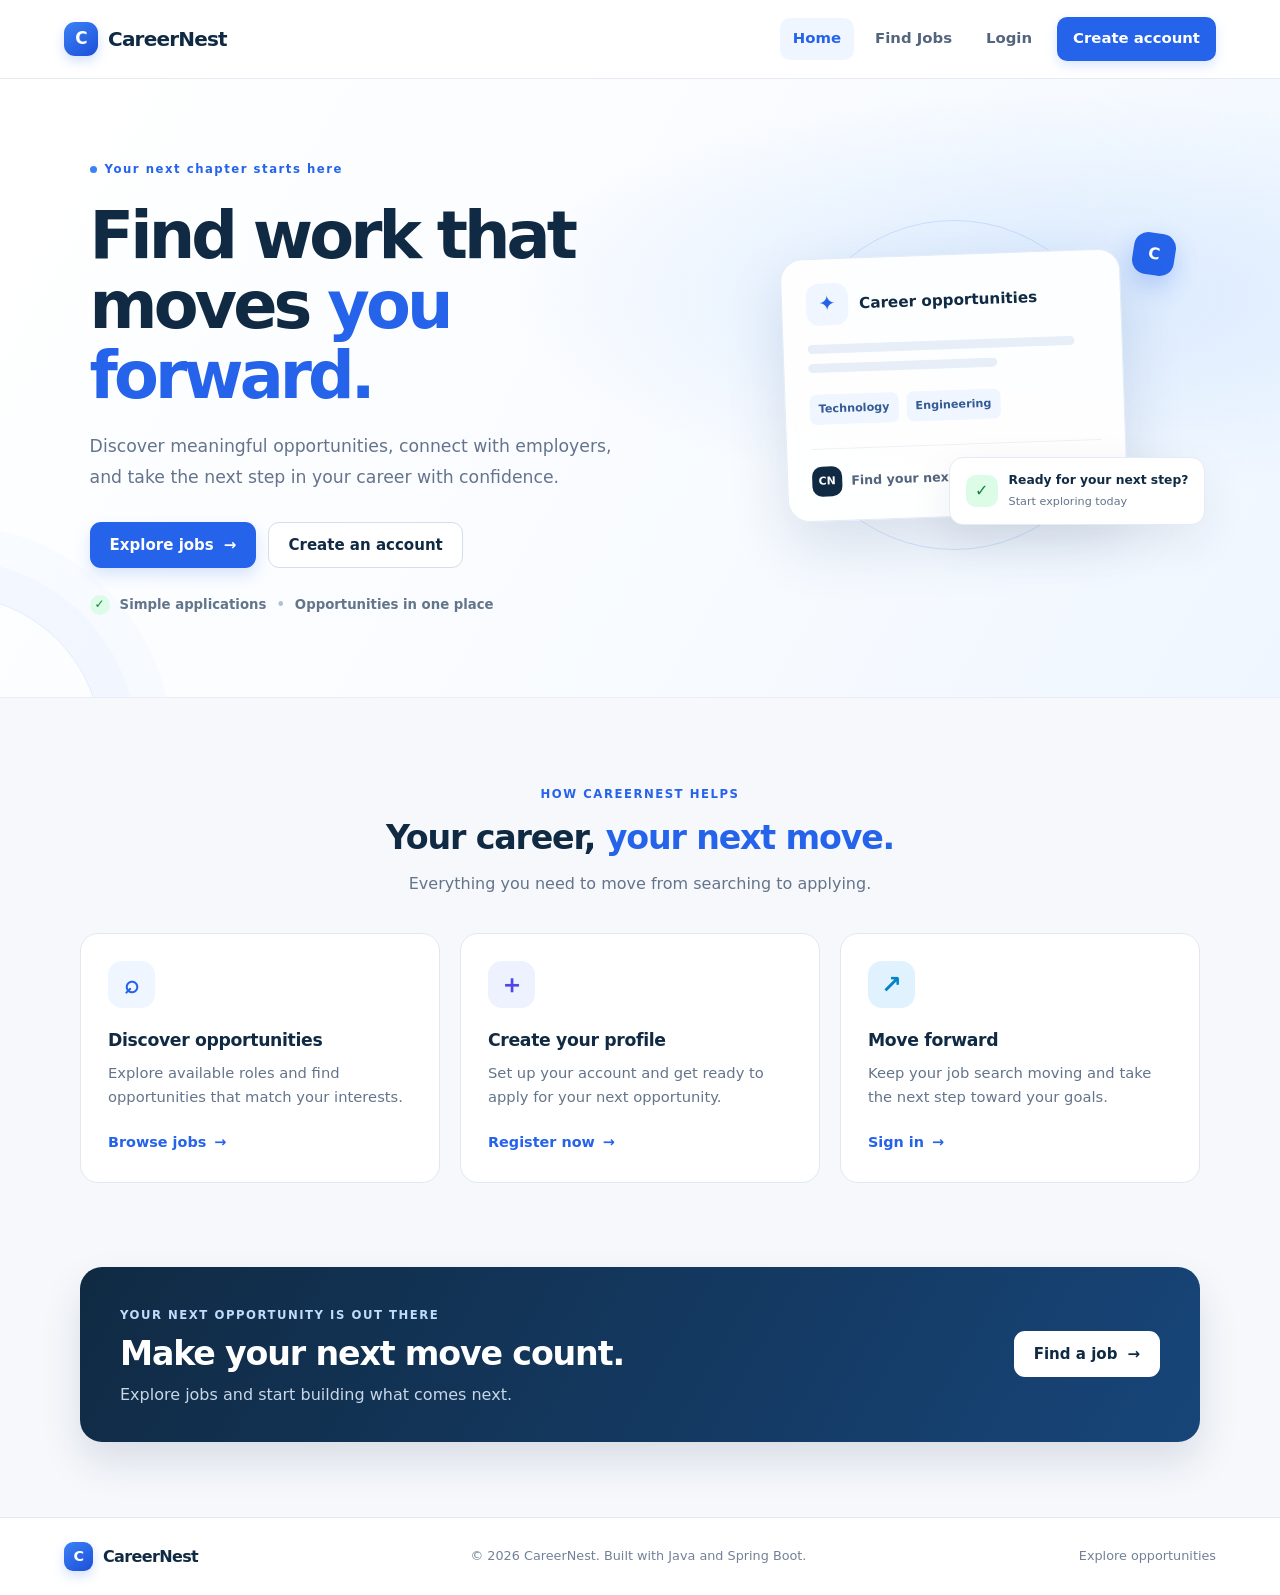
==== commit d5912a5c: "implement job seeker profile with GitHub OAuth2 authentication" ====
--- a/frontend/index.html
+++ b/frontend/index.html
@@ -5,7 +5,7 @@
     <meta charset="UTF-8">
     <meta name="viewport" content="width=device-width, initial-scale=1.0">
     <meta name="theme-color" content="#102a43">
-    <title>Home | JobPortal</title>
+    <title>Home | CareerNest</title>
     <link rel="stylesheet" href="style.css">
     <script src="script.js" defer></script>
 </head>
@@ -14,12 +14,13 @@
 
     <nav class="navbar">
 
-        <a class="nav-logo" href="index.html" aria-label="JobPortal home"><span
-                class="brand-mark">J</span><span>JobPortal</span></a>
+        <a class="nav-logo" href="index.html" aria-label="CareerNest home"><span
+                class="brand-mark">C</span><span>CareerNest</span></a>
 
         <div class="nav-links">
             <a class="active" href="index.html">Home</a>
             <a href="jobs.html">Find Jobs</a>
+            <a href="profile.html" id="profile-nav-link" hidden>My profile</a>
             <a href="login.html" id="login-link">Login</a>
             <a href="register.html" id="register-link" class="nav-cta">Create account</a>
 
@@ -54,18 +55,18 @@
                     <div class="visual-line visual-line-long"></div>
                     <div class="visual-line visual-line-medium"></div>
                     <div class="visual-tags"><span>Technology</span><span>Engineering</span></div>
-                    <div class="visual-card-footer"><span class="mini-avatar">JP</span><span>Find your next
+                    <div class="visual-card-footer"><span class="mini-avatar">CN</span><span>Find your next
                             role</span><span class="visual-arrow">↗</span></div>
                 </div>
                 <div class="floating-note"><span class="floating-note-icon">✓</span><span><strong>Ready for your next
                             step?</strong><small>Start exploring today</small></span></div>
-                <div class="floating-bubble">J</div>
+                <div class="floating-bubble">C</div>
             </div>
         </section>
 
         <section class="home-features section-shell">
             <div class="section-heading">
-                <span class="eyebrow">HOW JOBPORTAL HELPS</span>
+                <span class="eyebrow">HOW CAREERNEST HELPS</span>
                 <h2>Your career, <span>your next move.</span></h2>
                 <p>Everything you need to move from searching to applying.</p>
             </div>
@@ -99,9 +100,9 @@
         </section>
     </main>
 
-    <footer class="site-footer"><a class="footer-brand" href="index.html"><span class="brand-mark">J</span>
-            JobPortal</a>
-        <p>© 2026 JobPortal. Built with Java and Spring Boot.</p><a href="jobs.html">Explore opportunities</a>
+    <footer class="site-footer"><a class="footer-brand" href="index.html"><span class="brand-mark">C</span>
+            CareerNest</a>
+        <p>© 2026 CareerNest. Built with Java and Spring Boot.</p><a href="jobs.html">Explore opportunities</a>
     </footer>
 </body>
 
--- a/frontend/style.css
+++ b/frontend/style.css
@@ -1,4 +1,4 @@
-/* JobPortal — modern professional UI */
+/* CareerNest — modern professional UI */
 :root {
     --navy: #102a43;
     --navy-deep: #0b1f33;
@@ -808,6 +808,113 @@
     margin-top: 26px;
 }
 
+#myApplicationsList .application-card {
+    min-width: 0;
+    padding: 22px;
+    background: var(--surface);
+    border: 1px solid var(--line);
+    border-radius: 15px;
+    box-shadow: 0 5px 16px rgba(16, 42, 67, .035);
+}
+
+.application-card-header {
+    display: flex;
+    align-items: flex-start;
+    justify-content: space-between;
+    gap: 14px;
+    margin-bottom: 16px;
+}
+
+.application-card-header h3 {
+    margin: 0;
+    color: var(--navy);
+    font-size: 1.12rem;
+    line-height: 1.4;
+    overflow-wrap: anywhere;
+}
+
+.application-status-badge {
+    flex: 0 0 auto;
+    display: inline-flex;
+    align-items: center;
+    min-height: 27px;
+    padding: 4px 10px;
+    border: 1px solid transparent;
+    border-radius: 999px;
+    font-size: .74rem;
+    font-weight: 800;
+    letter-spacing: .025em;
+}
+
+.application-status-badge.status-applied {
+    color: #1e40af;
+    background: #dbeafe;
+    border-color: #bfdbfe;
+}
+
+.application-status-badge.status-shortlisted {
+    color: #6b21a8;
+    background: #f3e8ff;
+    border-color: #e9d5ff;
+}
+
+.application-status-badge.status-selected {
+    color: #166534;
+    background: #dcfce7;
+    border-color: #bbf7d0;
+}
+
+.application-status-badge.status-rejected {
+    color: #991b1b;
+    background: #fee2e2;
+    border-color: #fecaca;
+}
+
+.application-status-badge.status-unknown {
+    color: #475569;
+    background: #f1f5f9;
+    border-color: #e2e8f0;
+}
+
+.application-details {
+    display: grid;
+    grid-template-columns: repeat(auto-fit, minmax(145px, 1fr));
+    gap: 13px 18px;
+}
+
+.application-details dt {
+    color: var(--muted);
+    font-size: .75rem;
+    font-weight: 700;
+}
+
+.application-details dd {
+    margin-top: 2px;
+    color: var(--ink);
+    font-size: .9rem;
+    font-weight: 600;
+    overflow-wrap: anywhere;
+}
+
+.application-optional-note,
+.application-unavailable {
+    margin-top: 15px;
+    color: var(--muted);
+    font-size: .82rem;
+}
+
+.application-unavailable {
+    color: #475569;
+    font-weight: 600;
+}
+
+.application-actions {
+    display: flex;
+    flex-wrap: wrap;
+    gap: 10px;
+    margin-top: 18px;
+}
+
 /* Authentication pages */
 .auth-page {
     background: #f7f9fd;
@@ -917,6 +1024,23 @@
 .auth-card {
     width: 100%;
     max-width: 400px;
+}
+
+.auth-divider {
+    display: flex;
+    align-items: center;
+    gap: 12px;
+    margin: 16px 0 10px;
+    color: #94a3b8;
+    font-size: .82rem;
+}
+
+.auth-divider::before,
+.auth-divider::after {
+    content: "";
+    flex: 1;
+    height: 1px;
+    background: #e5eaf1;
 }
 
 .auth-heading {
@@ -1511,6 +1635,282 @@
     }
 }
 
+/* Job seeker profile */
+.profile-container {
+    width: min(960px, calc(100% - 48px));
+    padding: 48px 0 72px;
+}
+
+.profile-intro {
+    margin-bottom: 26px;
+}
+
+.profile-container > .form-message {
+    margin-bottom: 12px;
+}
+
+.profile-content-panel {
+    min-width: 0;
+    margin-top: 20px;
+    padding: 30px;
+    background: var(--surface);
+    border: 1px solid var(--line);
+    border-radius: var(--radius);
+    box-shadow: 0 5px 20px rgba(16, 42, 67, .025);
+}
+
+.profile-panel-heading {
+    margin-bottom: 24px;
+}
+
+.profile-panel-heading h2 {
+    margin-top: 6px;
+    font-size: 1.55rem;
+}
+
+.profile-panel-heading p,
+.profile-section-heading p {
+    margin-top: 6px;
+    font-size: .9rem;
+}
+
+.profile-view-content {
+    display: grid;
+    gap: 22px;
+}
+
+.profile-view-section {
+    min-width: 0;
+    padding-top: 20px;
+    border-top: 1px solid var(--line);
+}
+
+.profile-view-section h3,
+.profile-form-section h3 {
+    margin-bottom: 13px;
+    color: var(--navy);
+    font-size: 1.12rem;
+}
+
+.profile-personal-grid {
+    display: grid;
+    grid-template-columns: repeat(2, minmax(0, 1fr));
+    gap: 14px;
+}
+
+.profile-personal-item dt {
+    color: var(--muted);
+    font-size: .78rem;
+    font-weight: 700;
+}
+
+.profile-personal-item dd {
+    margin-top: 3px;
+    color: var(--ink);
+    font-weight: 650;
+    overflow-wrap: anywhere;
+}
+
+.profile-summary-text,
+.profile-detail-card p {
+    white-space: pre-wrap;
+    overflow-wrap: anywhere;
+}
+
+.profile-empty-text {
+    font-size: .9rem;
+}
+
+.profile-skills-list {
+    display: flex;
+    flex-wrap: wrap;
+    gap: 9px;
+}
+
+.profile-skill {
+    display: inline-flex;
+    align-items: center;
+    min-height: 32px;
+    padding: 5px 12px;
+    color: #1e40af;
+    background: var(--blue-soft);
+    border: 1px solid #dbeafe;
+    border-radius: 999px;
+    font-size: .84rem;
+    font-weight: 700;
+}
+
+.profile-detail-card {
+    min-width: 0;
+    padding: 17px 18px;
+    background: #fbfdff;
+    border: 1px solid var(--line);
+    border-radius: 13px;
+}
+
+.profile-detail-card + .profile-detail-card {
+    margin-top: 11px;
+}
+
+.profile-detail-card h4 {
+    color: var(--navy);
+    font-size: .98rem;
+    overflow-wrap: anywhere;
+}
+
+.profile-detail-card p {
+    margin-top: 5px;
+    font-size: .9rem;
+}
+
+.profile-detail-card .profile-detail-meta {
+    color: var(--muted);
+    font-size: .82rem;
+}
+
+.profile-form-section {
+    padding-top: 28px;
+    margin-top: 28px;
+    border-top: 1px solid var(--line);
+}
+
+.profile-form-section:first-of-type {
+    padding-top: 0;
+    margin-top: 0;
+    border-top: 0;
+}
+
+.profile-form-section > p,
+.profile-section-heading p {
+    font-size: .9rem;
+}
+
+.profile-section-heading {
+    display: flex;
+    align-items: center;
+    justify-content: space-between;
+    gap: 16px;
+    margin-bottom: 17px;
+}
+
+.profile-section-heading h3 {
+    margin-bottom: 0;
+}
+
+.profile-entry-list {
+    display: grid;
+    gap: 15px;
+}
+
+.profile-entry {
+    display: block;
+    width: 100%;
+    min-width: 0;
+    min-inline-size: 0;
+    margin: 0;
+    padding: 18px;
+    background: #fbfdff;
+    border: 1px solid var(--line);
+    border-radius: 14px;
+}
+
+.profile-entry legend {
+    max-width: 100%;
+    padding: 0 7px;
+    color: var(--navy);
+    font-size: .9rem;
+    font-weight: 750;
+}
+
+.profile-entry-grid {
+    display: grid;
+    grid-template-columns: repeat(2, minmax(0, 1fr));
+    gap: 16px 18px;
+}
+
+.profile-entry-grid .field-group label {
+    margin-top: 0;
+}
+
+.profile-container .field-group input {
+    min-height: 44px;
+    padding: 10px 12px;
+}
+
+.profile-entry-grid .field-group textarea {
+    min-height: 86px;
+    padding: 10px 12px;
+}
+
+.profile-entry-grid .field-group textarea,
+.profile-entry-grid .field-group input {
+    overflow-wrap: anywhere;
+}
+
+.profile-remove-entry {
+    justify-self: start;
+    margin-top: 13px;
+}
+
+.profile-field-hint {
+    color: var(--muted);
+    font-size: .8rem;
+}
+
+.profile-form-actions {
+    display: flex;
+    justify-content: flex-end;
+    gap: 10px;
+    padding-top: 24px;
+    margin-top: 28px;
+    border-top: 1px solid var(--line);
+}
+
+#profile-full-name[readonly] {
+    color: #64748b;
+    background: #f8fafc;
+}
+
+.profile-content-panel button:focus-visible {
+    outline: 3px solid #93c5fd;
+    outline-offset: 2px;
+}
+
+@media (max-width: 700px) {
+    .profile-container {
+        width: calc(100% - 32px);
+        padding-top: 34px;
+    }
+
+    .profile-content-panel {
+        padding: 22px;
+    }
+
+    .profile-panel-heading,
+    .profile-section-heading {
+        align-items: stretch;
+        flex-direction: column;
+    }
+
+    .profile-panel-heading .btn-primary,
+    .profile-section-heading .btn-secondary {
+        width: 100%;
+    }
+
+    .profile-personal-grid,
+    .profile-entry-grid {
+        grid-template-columns: 1fr;
+    }
+
+    .profile-form-actions {
+        flex-direction: column-reverse;
+    }
+
+    .profile-form-actions button {
+        width: 100%;
+    }
+}
+
 /* Compatibility with buttons created dynamically by the existing script.js */
 .btn {
     display: inline-flex;
@@ -1633,8 +2033,7 @@
 
 /* Logout button */
 #logoutBtn,
-#logout-btn,
-.logout-btn {
+#logout-button {
     padding: 10px 18px;
     background: #ffffff;
     color: #102a43;
@@ -1649,16 +2048,14 @@
 }
 
 #logoutBtn:hover,
-#logout-btn:hover,
-.logout-btn:hover {
+#logout-button:hover {
     background: #fee2e2;
     color: #b91c1c;
     border-color: #fecaca;
 }
 
 #logoutBtn:focus-visible,
-#logout-btn:focus-visible,
-.logout-btn:focus-visible {
+#logout-button:focus-visible {
     outline: 3px solid #93c5fd;
     outline-offset: 2px;
 }
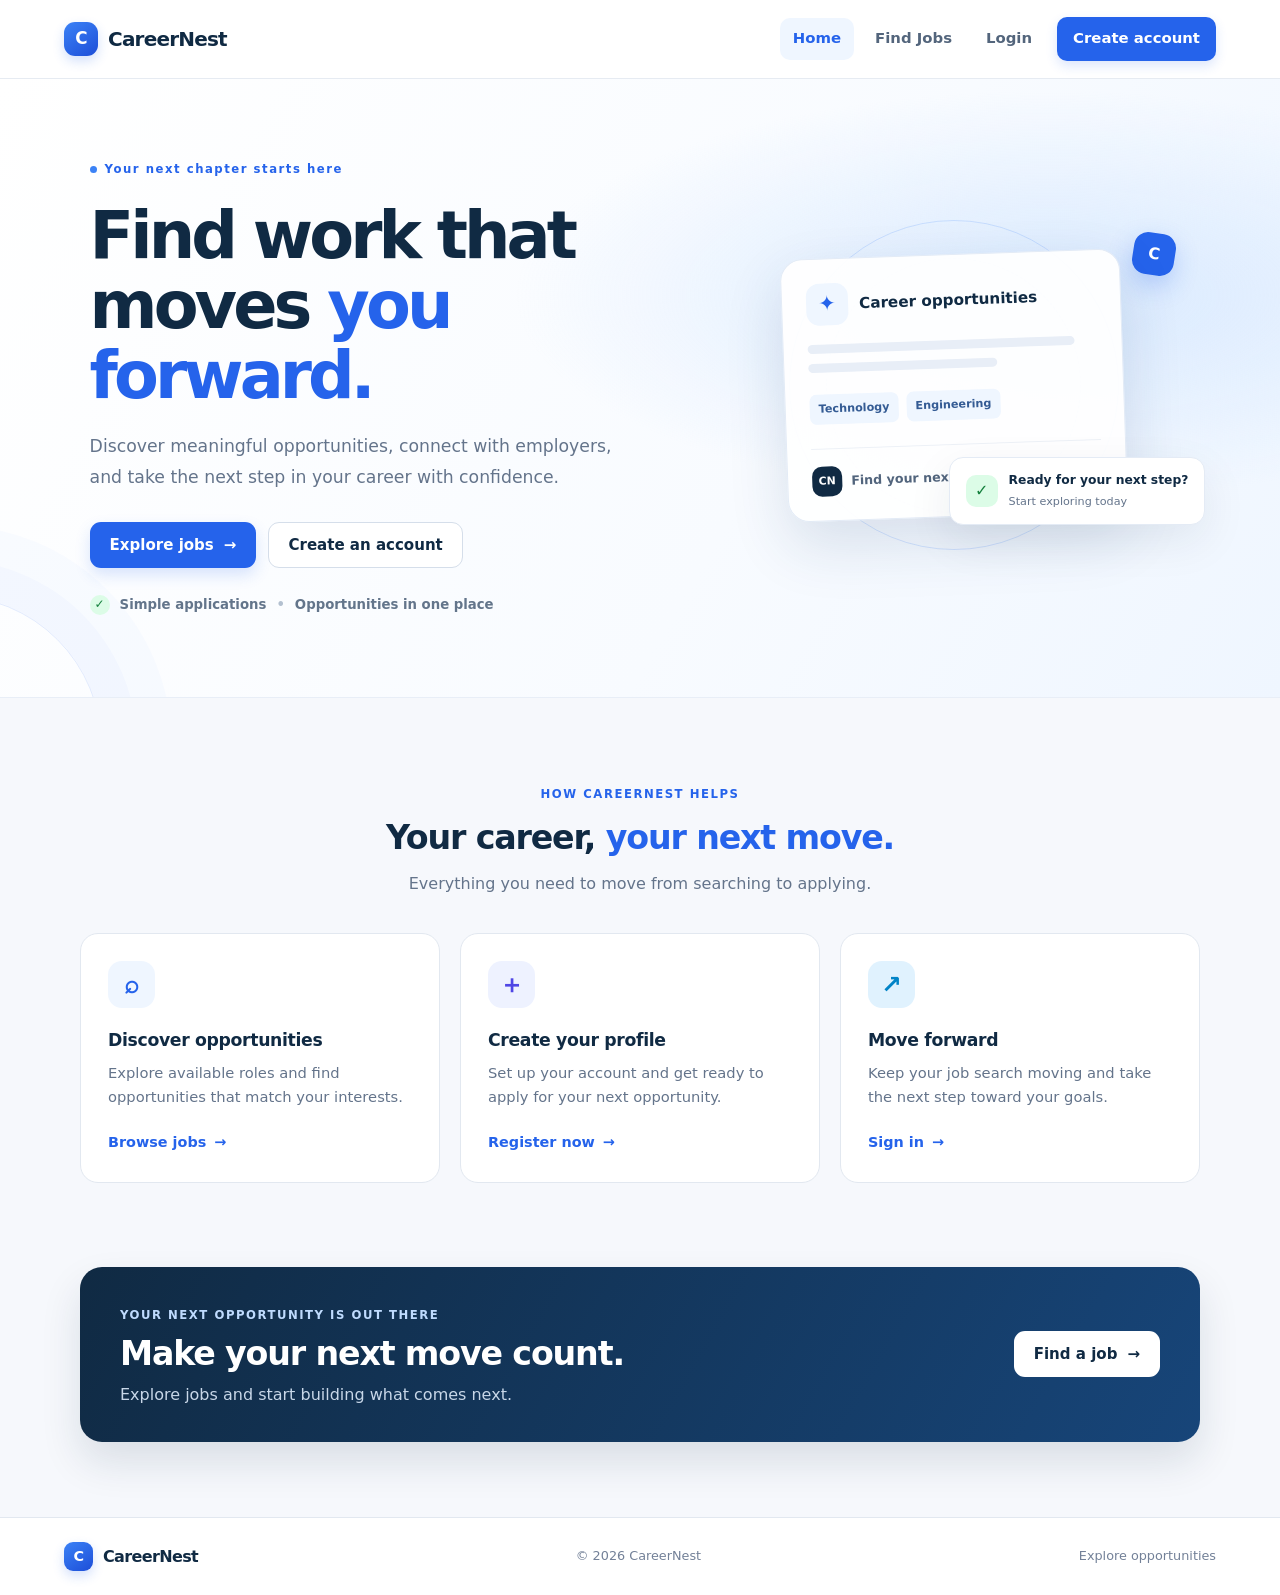
==== commit f86d5494: "Improve CareerNest UI and job details experience" ====
--- a/frontend/index.html
+++ b/frontend/index.html
@@ -102,7 +102,7 @@
 
     <footer class="site-footer"><a class="footer-brand" href="index.html"><span class="brand-mark">C</span>
             CareerNest</a>
-        <p>© 2026 CareerNest. Built with Java and Spring Boot.</p><a href="jobs.html">Explore opportunities</a>
+        <p>© 2026 CareerNest</p><a href="jobs.html">Explore opportunities</a>
     </footer>
 </body>
 
--- a/frontend/style.css
+++ b/frontend/style.css
@@ -737,6 +737,41 @@
     gap: 18px;
 }
 
+.job-search-form {
+    display: grid;
+    grid-template-columns: minmax(0, 1fr) auto;
+    align-items: end;
+    gap: 14px;
+    margin: 0 0 16px;
+}
+
+.job-search-form .field-group {
+    min-width: 0;
+}
+
+.job-search-form .field-group label {
+    margin-top: 0;
+}
+
+.job-search-form input {
+    min-height: 46px;
+}
+
+.job-search-actions {
+    display: flex;
+    gap: 9px;
+}
+
+.job-search-actions button {
+    min-width: 96px;
+}
+
+.job-search-form input:focus-visible,
+.job-search-actions button:focus-visible {
+    outline: 3px solid #93c5fd;
+    outline-offset: 2px;
+}
+
 .job-card {
     padding: 23px;
     background: #fff;
@@ -769,6 +804,250 @@
     margin-top: 12px;
 }
 
+.job-card-actions {
+    display: flex;
+    flex-wrap: wrap;
+    gap: 10px;
+    margin-top: 14px;
+}
+
+.job-card-actions .btn-primary,
+.job-card-actions .btn-secondary {
+    margin-top: 0;
+}
+
+#job-list .job-card-actions .btn-primary {
+    padding: 10px 14px;
+    border-radius: 11px;
+    font-size: .87rem;
+    font-weight: 750;
+}
+
+#job-list .job-card-actions .btn-primary:disabled {
+    cursor: not-allowed;
+    opacity: .7;
+    transform: none;
+}
+
+#job-list .job-card-actions .btn-secondary {
+    padding: 10px 14px;
+    color: var(--navy);
+    background: #fff;
+    border: 1px solid #d5deea;
+    border-radius: 11px;
+    font-size: .87rem;
+    font-weight: 750;
+}
+
+#job-list .job-card-actions .btn-secondary:hover {
+    color: var(--navy);
+    background: #f8fafc;
+    border-color: #a9bdd7;
+    transform: none;
+}
+
+.job-details-dialog {
+    position: fixed;
+    inset: 0;
+    width: min(680px, calc(100% - 32px));
+    max-height: min(86vh, 780px);
+    margin: auto;
+    padding: 0;
+    overflow-y: auto;
+    overscroll-behavior: contain;
+    color: var(--ink);
+    background: #fff;
+    border: 1px solid var(--line);
+    border-radius: 20px;
+    box-shadow: 0 24px 70px rgba(11, 31, 51, .28);
+    opacity: 0;
+    transform: translateY(12px) scale(.985);
+    transition: opacity .18s ease, transform .18s ease;
+}
+
+.job-details-dialog[open] {
+    opacity: 1;
+    transform: translateY(0) scale(1);
+}
+
+.job-details-dialog.is-closing {
+    opacity: 0;
+    transform: translateY(12px) scale(.985);
+}
+
+.job-details-dialog::backdrop {
+    background: rgba(11, 31, 51, 0);
+    backdrop-filter: blur(2px);
+    transition: background .18s ease;
+}
+
+.job-details-dialog[open]::backdrop {
+    background: rgba(11, 31, 51, .62);
+}
+
+.job-details-dialog.is-closing::backdrop {
+    background: rgba(11, 31, 51, 0);
+}
+
+@starting-style {
+    .job-details-dialog[open] {
+        opacity: 0;
+        transform: translateY(12px) scale(.985);
+    }
+
+    .job-details-dialog[open]::backdrop {
+        background: rgba(11, 31, 51, 0);
+    }
+}
+
+.job-details-dialog-header {
+    position: sticky;
+    top: 0;
+    z-index: 1;
+    display: flex;
+    align-items: flex-start;
+    justify-content: space-between;
+    gap: 20px;
+    padding: 28px 30px 20px;
+    background: #fff;
+    border-bottom: 1px solid var(--line);
+}
+
+.job-details-heading {
+    min-width: 0;
+}
+
+.job-details-heading h2 {
+    margin-top: 8px;
+    font-size: clamp(1.5rem, 3vw, 2rem);
+    overflow-wrap: anywhere;
+}
+
+.job-details-heading p {
+    margin-top: 10px;
+    font-size: .92rem;
+}
+
+.modal-close-button {
+    display: inline-grid;
+    flex: 0 0 40px;
+    width: 40px;
+    height: 40px;
+    place-items: center;
+    padding: 0;
+    color: #475569;
+    background: #f8fafc;
+    border: 1px solid var(--line);
+    border-radius: 12px;
+    font-size: 1.55rem;
+    line-height: 1;
+    transition: color .18s ease, background .18s ease, border-color .18s ease;
+}
+
+.modal-close-button:hover {
+    color: var(--navy);
+    background: #eff6ff;
+    border-color: #bfdbfe;
+}
+
+.job-details-dialog-body {
+    padding: 24px 30px 30px;
+}
+
+.job-details-meta {
+    display: grid;
+    grid-template-columns: repeat(auto-fit, minmax(150px, 1fr));
+    gap: 16px 20px;
+}
+
+.job-details-meta dt {
+    color: var(--muted);
+    font-size: .76rem;
+    font-weight: 750;
+}
+
+.job-details-meta dd {
+    margin-top: 3px;
+    color: var(--ink);
+    font-size: .94rem;
+    font-weight: 650;
+    overflow-wrap: anywhere;
+}
+
+.job-details-description {
+    margin-top: 24px;
+    padding-top: 22px;
+    border-top: 1px solid var(--line);
+}
+
+.job-details-description h3 {
+    font-size: 1.08rem;
+}
+
+.job-details-description p {
+    margin-top: 10px;
+    color: #475569;
+    font-size: .95rem;
+    line-height: 1.75;
+    white-space: pre-wrap;
+    overflow-wrap: anywhere;
+}
+
+.job-details-dialog-footer {
+    position: sticky;
+    bottom: 0;
+    display: flex;
+    align-items: center;
+    justify-content: space-between;
+    gap: 16px;
+    padding: 16px 30px;
+    background: #fff;
+    border-top: 1px solid var(--line);
+}
+
+.job-details-application-status {
+    flex: 1 1 auto;
+    margin: 0;
+    font-size: .82rem;
+    overflow-wrap: anywhere;
+}
+
+.job-details-dialog-footer .btn-primary {
+    flex: 0 0 auto;
+}
+
+.job-details-dialog button:focus-visible {
+    outline: 3px solid #93c5fd;
+    outline-offset: 3px;
+}
+
+@media (max-width: 600px) {
+    .job-details-dialog {
+        width: calc(100% - 20px);
+        max-height: calc(100dvh - 20px);
+        border-radius: 16px;
+    }
+
+    .job-details-dialog-header {
+        gap: 12px;
+        padding: 22px 20px 17px;
+    }
+
+    .job-details-dialog-body {
+        padding: 20px;
+    }
+
+    .job-details-dialog-footer {
+        align-items: stretch;
+        flex-direction: column;
+        padding: 15px 20px;
+    }
+
+    .job-details-dialog-footer .btn-primary {
+        width: 100%;
+    }
+}
+
 .loading-state {
     grid-column: 1 / -1;
     display: flex;
@@ -781,6 +1060,57 @@
 
 .loading-state p {
     font-size: .92rem;
+}
+
+.job-card-skeleton {
+    display: flex;
+    flex-direction: column;
+    gap: 14px;
+    min-height: 190px;
+}
+
+.skeleton-line {
+    display: block;
+    width: 100%;
+    height: 12px;
+    border-radius: 999px;
+    background: linear-gradient(90deg, #edf2f7 25%, #f8fafc 50%, #edf2f7 75%);
+    background-size: 200% 100%;
+    animation: skeleton-shimmer 1.4s ease-in-out infinite;
+}
+
+.skeleton-line.skeleton-title {
+    width: 72%;
+    height: 19px;
+    margin-bottom: 4px;
+}
+
+.skeleton-line.skeleton-company {
+    width: 46%;
+}
+
+.skeleton-line.skeleton-short {
+    width: 64%;
+}
+
+.job-list-state {
+    grid-column: 1 / -1;
+    display: grid;
+    justify-items: center;
+    gap: 12px;
+    padding: 34px 20px;
+    color: var(--muted);
+    text-align: center;
+}
+
+.job-list-error {
+    color: #991b1b;
+}
+
+@keyframes skeleton-shimmer {
+    to {
+        background-position: -200% 0;
+    }
 }
 
 .loading-spinner {
@@ -1085,7 +1415,8 @@
 
 .form-stack input,
 .field-group input,
-.field-group textarea {
+.field-group textarea,
+#employmentType {
     width: 100%;
     min-width: 0;
     padding: 12px 14px;
@@ -1098,6 +1429,12 @@
     transition: border-color .18s ease, box-shadow .18s ease;
 }
 
+#employmentType {
+    min-height: 47px;
+    border-radius: 12px;
+    font-family: inherit;
+}
+
 .form-stack input::placeholder,
 .field-group input::placeholder,
 .field-group textarea::placeholder {
@@ -1106,13 +1443,65 @@
 
 .form-stack input:focus,
 .field-group input:focus,
-.field-group textarea:focus {
+.field-group textarea:focus,
+#employmentType:focus {
     border-color: #60a5fa;
     box-shadow: 0 0 0 3px rgba(59, 130, 246, .13);
 }
 
+#employmentType:hover {
+    border-color: #a9bdd7;
+}
+
 .form-stack input {
     min-height: 47px;
+}
+
+.password-field {
+    position: relative;
+    width: 100%;
+}
+
+.password-field input {
+    padding-right: 3.25rem;
+}
+
+.password-toggle {
+    position: absolute;
+    top: 50%;
+    right: 5px;
+    display: grid;
+    width: 38px;
+    height: 38px;
+    place-items: center;
+    padding: 0;
+    color: var(--muted);
+    background: transparent;
+    border: 0;
+    border-radius: 9px;
+    cursor: pointer;
+    transform: translateY(-50%);
+    transition: color .18s ease, background .18s ease, box-shadow .18s ease;
+}
+
+.password-toggle:hover {
+    color: var(--blue);
+    background: var(--blue-soft);
+}
+
+.password-toggle:focus-visible {
+    color: var(--blue);
+    outline: 2px solid #60a5fa;
+    outline-offset: 1px;
+}
+
+.password-toggle svg {
+    width: 20px;
+    height: 20px;
+}
+
+.password-toggle [hidden] {
+    display: none;
 }
 
 .form-message {
@@ -1539,6 +1928,14 @@
 
     .job-list {
         grid-template-columns: 1fr;
+    }
+
+    .job-search-form {
+        grid-template-columns: 1fr;
+    }
+
+    .job-search-actions button {
+        flex: 1;
     }
 
     .auth-layout {
@@ -2030,6 +2427,134 @@
     outline-offset: 2px;
 }
 
+.candidate-profile-view {
+    min-width: 0;
+    margin-top: 20px;
+    padding: 24px;
+    background: #fff;
+    border: 1px solid var(--line);
+    border-radius: 15px;
+    box-shadow: 0 4px 14px rgba(16, 42, 67, .04);
+}
+
+.candidate-profile-heading {
+    display: flex;
+    align-items: center;
+    justify-content: space-between;
+    gap: 16px;
+    padding-bottom: 18px;
+    border-bottom: 1px solid var(--line);
+}
+
+.candidate-profile-heading h3 {
+    margin-top: 5px;
+    color: var(--navy);
+}
+
+.candidate-profile-view .status-message {
+    margin: 16px 0 0;
+}
+
+.candidate-profile-content {
+    min-width: 0;
+}
+
+.candidate-profile-name {
+    margin-top: 20px;
+    color: var(--navy);
+    font-size: 1.35rem;
+    overflow-wrap: anywhere;
+}
+
+.candidate-profile-section {
+    min-width: 0;
+    padding-top: 20px;
+    margin-top: 20px;
+    border-top: 1px solid var(--line);
+}
+
+.candidate-profile-section h4 {
+    margin-bottom: 12px;
+    color: var(--navy);
+    font-size: 1.05rem;
+}
+
+.candidate-profile-section h5 {
+    color: var(--navy);
+    font-size: .96rem;
+    overflow-wrap: anywhere;
+}
+
+.candidate-profile-section p {
+    margin-top: 5px;
+    font-size: .9rem;
+    white-space: pre-wrap;
+    overflow-wrap: anywhere;
+}
+
+.candidate-profile-empty,
+.candidate-profile-meta {
+    color: var(--muted);
+}
+
+.candidate-profile-skill {
+    display: inline-flex;
+    align-items: center;
+    min-height: 31px;
+    padding: 5px 11px;
+    margin: 0 7px 7px 0;
+    color: #1e40af;
+    background: var(--blue-soft);
+    border: 1px solid #dbeafe;
+    border-radius: 999px;
+    font-size: .84rem;
+    font-weight: 700;
+    overflow-wrap: anywhere;
+}
+
+.candidate-profile-card {
+    min-width: 0;
+    padding: 15px 16px;
+    background: #fbfdff;
+    border: 1px solid var(--line);
+    border-radius: 12px;
+}
+
+.candidate-profile-card + .candidate-profile-card {
+    margin-top: 10px;
+}
+
+#applicationsList .candidate-profile-button {
+    min-height: 40px;
+    margin: 5px 8px 5px 0;
+    padding: 9px 14px;
+    color: var(--navy);
+    background: #fff;
+    border: 1px solid #d5deea;
+}
+
+#applicationsList .candidate-profile-button:hover {
+    color: var(--navy);
+    background: #f8fafc;
+    border-color: #a9bdd7;
+}
+
+#applicationsList .candidate-profile-button:focus-visible,
+.candidate-profile-view button:focus-visible {
+    outline: 3px solid #93c5fd;
+    outline-offset: 2px;
+}
+
+@media (max-width: 700px) {
+    .candidate-profile-view {
+        padding: 18px;
+    }
+
+    .candidate-profile-heading {
+        align-items: stretch;
+        flex-direction: column;
+    }
+}
 
 /* Logout button */
 #logoutBtn,
